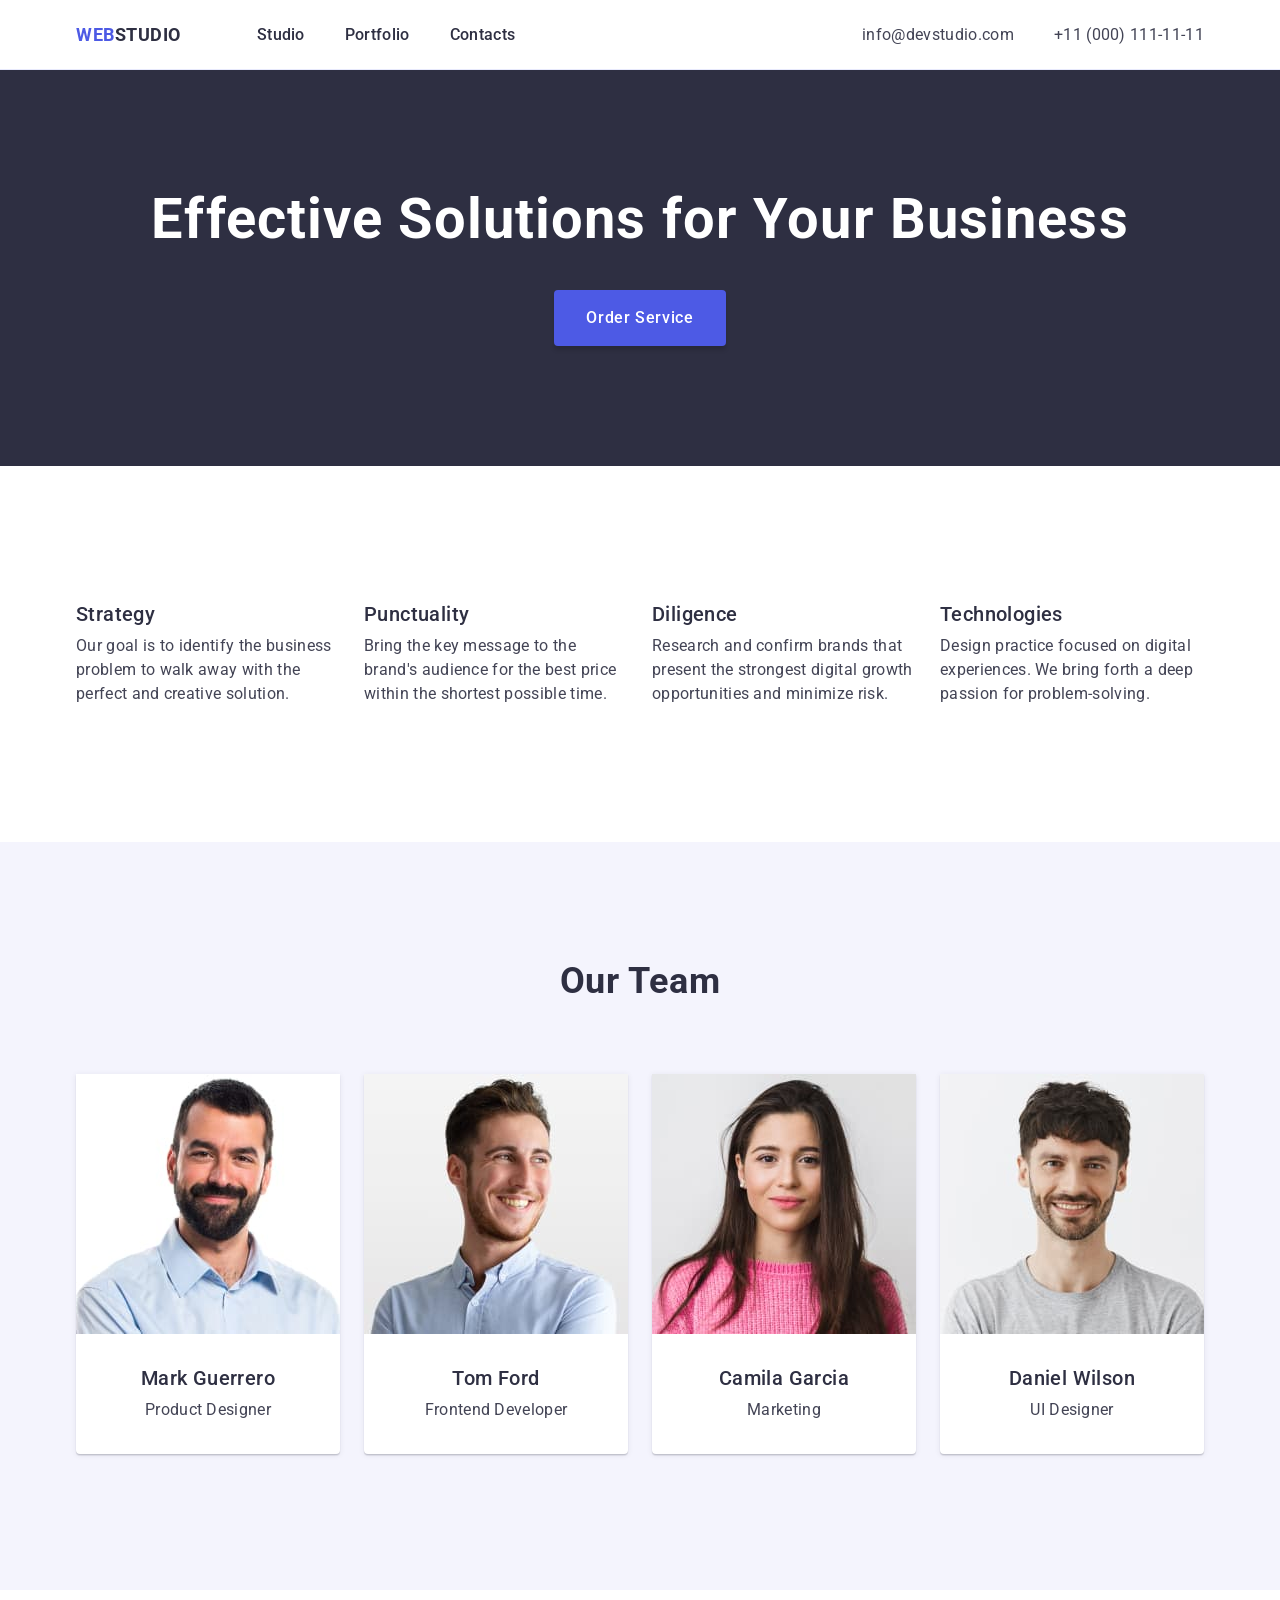
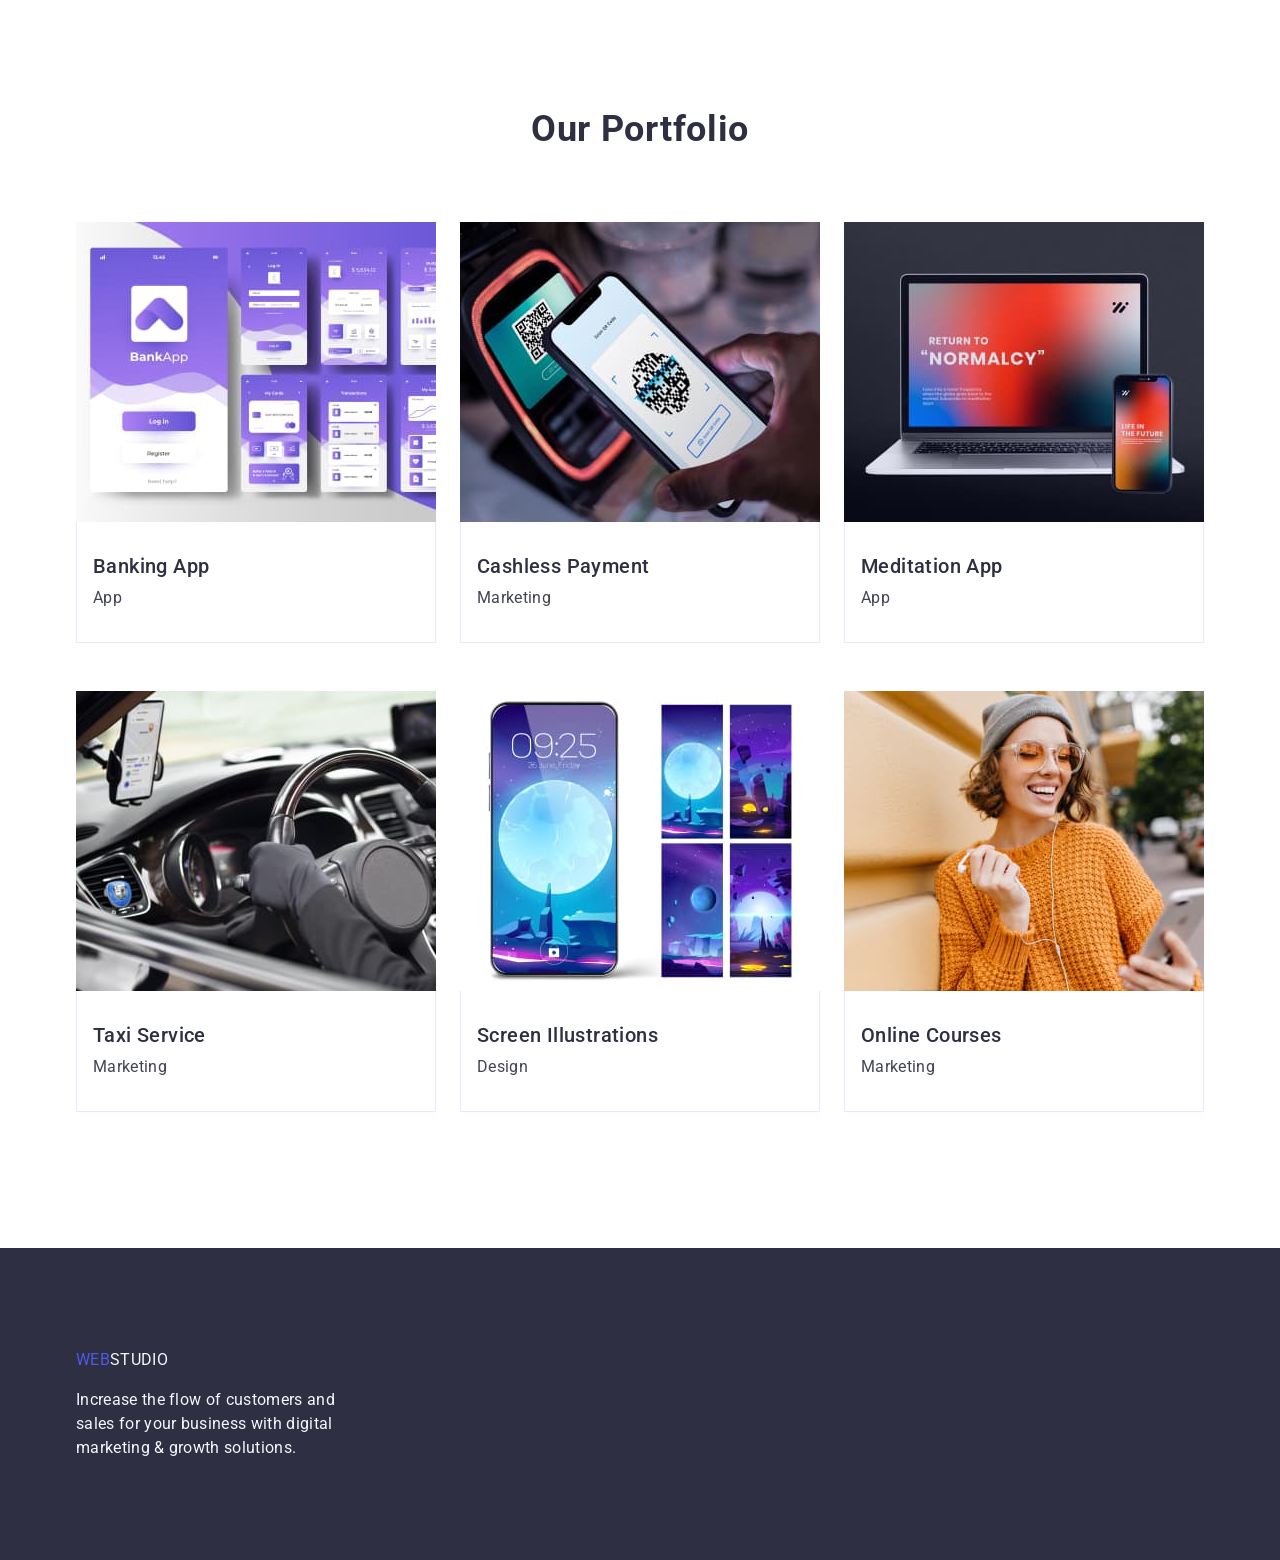
==== index.html @ 4cb8ed60 "br deleted" ====
<!DOCTYPE html>
<html lang="en">
  <head>
    <meta charset="UTF-8" />
    <meta name="viewport" content="width=device-width, initial-scale=1.0" />
    <title>WebStudio</title>

    <link rel="preconnect" href="https://fonts.googleapis.com" />
    <link rel="preconnect" href="https://fonts.gstatic.com" crossorigin />
    <link
      href="https://fonts.googleapis.com/css2?family=Raleway:ital,wght@0,700;1,700&family=Roboto:wght@400;500;700&display=swap"
      rel="stylesheet"
    />
    <link
      rel="stylesheet"
      href="https://cdnjs.cloudflare.com/ajax/libs/modern-normalize/2.0.0/modern-normalize.min.css"
    />
    <link rel="stylesheet" href="./css/styles.css" />
  </head>
  <body>
    <header class="page-header">
      <!-- NAVIGATION -->
      <div class="container nav-positioning">
        <nav class="nav">
          <a href="/" class="nav-logo"
            ><span class="logo-web">WEB</span
            ><span class="logo-studio">STUDIO</span></a
          >
          <ul class="nav-list">
            <li class="nav-item"><a class="nav-link" href="">Studio</a></li>
            <li class="nav-item"><a class="nav-link" href="">Portfolio</a></li>
            <li class="nav-item"><a class="nav-link" href="">Contacts</a></li>
          </ul>
        </nav>
        <ul class="auth-list">
          <li class="auth-item">
            <a class="auth-link" href="mailto:info@devstudio.com"
              >info@devstudio.com</a
            >
          </li>
          <li class="auth-item">
            <a class="auth-link" href="tel:+110001111111"
              >+11 (000) 111-11-11</a
            >
          </li>
        </ul>
      </div>
    </header>

    <main>
      <!-- HERO -->

      <section class="section hero">
        <h1 class="title hero">Effective Solutions for Your Business</h1>
        <button class="hero-button button" type="button">Order Service</button>
      </section>

      <!-- Features -->

      <section class="section features">
        <div class="container">
          <h2 class="features title visually-hidden">Features</h2>
          <ul class="features-list">
            <li class="features-item">
              <h3 class="features aftertitle">Strategy</h3>
              <p class="features-text">
                Our goal is to identify the business problem to walk away with
                the perfect and creative solution.
              </p>
            </li>
            <li class="features-item">
              <h3 class="features aftertitle">Punctuality</h3>
              <p class="features-text">
                Bring the key message to the brand's audience for the best price
                within the shortest possible time.
              </p>
            </li>
            <li class="features-item">
              <h3 class="features aftertitle">Diligence</h3>
              <p class="features-text">
                Research and confirm brands that present the strongest digital
                growth opportunities and minimize risk.
              </p>
            </li>
            <li class="features-item">
              <h3 class="features aftertitle">Technologies</h3>
              <p class="features-text">
                Design practice focused on digital experiences. We bring forth a
                deep passion for problem-solving.
              </p>
            </li>
          </ul>
        </div>
      </section>

      <!-- OUR TEAM -->

      <section class="section team">
        <div class="container">
          <h2 class="team title">Our Team</h2>
          <ul class="team-list">
            <li class="team-item">
              <div class="team-item-img">
                <img src="./images/team1.jpg" width="264" alt="Mark Guerrero" />
              </div>
              <div class="team-item-text">
                <h3 class="team aftertitle">Mark Guerrero</h3>
                <p class="team-text">Product Designer</p>
              </div>
            </li>
            <li class="team-item">
              <div class="team-item-img">
                <img src="./images/team2.jpg" width="264" alt="Tom Ford" />
              </div>
              <div class="team-item-text">
                <h3 class="team aftertitle">Tom Ford</h3>
                <p class="team-text">Frontend Developer</p>
              </div>
            </li>
            <li class="team-item">
              <div class="team-item-img">
                <img src="./images/team3.jpg" width="264" alt="Camila Garcia" />
              </div>
              <div class="team-item-text">
                <h3 class="team aftertitle">Camila Garcia</h3>
                <p class="team-text">Marketing</p>
              </div>
            </li>
            <li class="team-item">
              <div class="team-item-img">
                <img src="./images/team4.jpg" width="264" alt="Daniel Wilson" />
              </div>
              <div class="team-item-text">
                <h3 class="team aftertitle">Daniel Wilson</h3>
                <p class="team-text">UI Designer</p>
              </div>
            </li>
          </ul>
        </div>
      </section>

      <!-- PORTFOLIO -->

      <section class="section portfolio">
        <div class="container">
          <h2 class="portfolio title">Our Portfolio</h2>
          <ul class="portfolio-list">
            <li class="portfolio-item">
              <a href="">
                <div class="portfolio-item-img">
                  <img
                    src="./images/portfolio-1.jpg"
                    width="360"
                    alt="Bank App"
                  />
                </div>
                <div class="portfolio-item-text">
                  <h3 class="portfolio aftertitle">Banking App</h3>
                  <p class="portfolio-text">App</p>
                </div>
              </a>
            </li>
            <li class="portfolio-item">
              <a href="">
                <div class="portfolio-item-img">
                  <img
                    src="./images/portfolio-2.jpg"
                    width="360"
                    alt="Cashless Payment"
                  />
                </div>
                <div class="portfolio-item-text">
                  <h3 class="portfolio aftertitle">Cashless Payment</h3>
                  <p class="portfolio-text">Marketing</p>
                </div>
              </a>
            </li>
            <li class="portfolio-item">
              <a href="">
                <div class="portfolio-item-img">
                  <img
                    src="./images/portfolio-3.jpg"
                    width="360"
                    alt="Meditation App"
                  />
                </div>
                <div class="portfolio-item-text">
                  <h3 class="portfolio aftertitle">Meditation App</h3>
                  <p class="portfolio-text">App</p>
                </div>
              </a>
            </li>
            <li class="portfolio-item">
              <a href="">
                <div class="portfolio-item-img">
                  <img
                    src="./images/portfolio-4.jpg"
                    width="360"
                    alt="Taxi service"
                  />
                </div>
                <div class="portfolio-item-text">
                  <h3 class="portfolio aftertitle">Taxi Service</h3>
                  <p class="portfolio-text">Marketing</p>
                </div>
              </a>
            </li>
            <li class="portfolio-item">
              <a href="">
                <div class="portfolio-item-img">
                  <img
                    src="./images/portfolio-5.jpg"
                    width="360"
                    alt="Screen Illustrations"
                  />
                </div>
                <div class="portfolio-item-text">
                  <h3 class="portfolio aftertitle">Screen Illustrations</h3>
                  <p class="portfolio-text">Design</p>
                </div>
              </a>
            </li>
            <li class="portfolio-item">
              <a href="">
                <div class="portfolio-item-img">
                  <img
                    src="./images/portfolio-6.jpg"
                    width="360"
                    alt="Online Courses"
                  />
                </div>
                <div class="portfolio-item-text">
                  <h3 class="portfolio aftertitle">Online Courses</h3>
                  <p class="portfolio-text">Marketing</p>
                </div>
              </a>
            </li>
          </ul>
        </div>
      </section>
    </main>

    <!-- FOOTER -->

    <footer class="footer">
      <div class="container">
        <a href="/" class="logo-footer"
          ><span class="logo-web logo">WEB</span
          ><span class="logo-studio-footer logo">STUDIO</span></a
        >
        <p class="footer-text">
          Increase the flow of customers and sales for your business with digital
          marketing & growth solutions.
        </p>
      </div>
    </footer>
  </body>
</html>
---- css/styles.css ----
:root {
  --logo-iris: #4d5ae5;
  --button-iris: #4d5ae5;
  --header-hover-color: #404bbf;
  --logo-studio-header: #2e2f42;
  --nav-link-color: #2e2f42;
  --hero-bgc: #2e2f42;
  --footer-bgc: #2e2f42;
  --aftertitle-color: #2e2f42;
  --title-color: #2e2f42;
  --green: #31d0aa;
  --txt-general-color: #434455;
  --auth-link-color: #434455;
  --light-slate: #8e8f99;
  --header-underline: #e7e9fc;
  --logo-studio-footer: #f4f4fd;
  --team-bgc: #f4f4fd;
  --navy-blue-modal: rgba(46, 47, 66, 0.4);
  --grey: rgba(46, 47, 66, 0.7);
  --white-bgc: #ffffff;
  --hero-txt-color: #ffffff;
  --btn-hero-noeffect-text: #ffffff;
  --team-card-bgc: #ffffff;
  --dairy: #fcfcfc;
}

/* general styles */

body {
  background-color: var(--white-bgc);

  font-family: "Roboto", sans-serif;
  font-size: 16px;
  line-height: 1.5;
  letter-spacing: 0.02em;
  font-weight: 400;

  color: var(--txt-general-color);
}

h1,
h2,
h3,
h4,
h5,
h6,
p{
  margin-top: 0;
  margin-bottom: 0;
}

ul {
  list-style-type: none;
  padding: 0;
}

a {
  text-decoration: none;
}

.button {
  cursor: pointer;
}

.aftertitle {
  font-weight: 500;
  font-size: 20px;
  line-height: 1.2;
  letter-spacing: 0.02em;
  color: var(--aftertitle-color);

  margin-bottom: 8px;
}

.title {
  font-weight: 700;
  font-size: 36px;
  line-height: 1.11;
  letter-spacing: 0.02em;
  text-align: center;
  color: var(--title-color);

  margin-bottom: 72px;
}

.visually-hidden {
  position: absolute;
  width: 1px;
  height: 1px;
  margin: -1px;
  border: 0;
  padding: 0;
  white-space: nowrap;
  clip-path: inset(100%);
  clip: rect(0 0 0 0);
  overflow: hidden;
}

.section {
  padding: 120px 0 120px 0;
}

img {
  display: block;
  width: 100%;
}

.container {
  width: 1158px;
  padding: 0 15px;
  margin: 0 auto;
}

.button {
  display: inline-block;

  border-style: none;
  border-color: none;
}

/* logo styles header */

.nav-logo {
  font-weight: 700;
  font-size: 18px;
  line-height: 1.17;
  letter-spacing: 0.03em;
  text-transform: uppercase;

  padding-top: 24px;
  padding-bottom: 24px;

  margin-right: 76px;
}

.logo-web {
  color: var(--logo-iris);
}

.logo-studio {
  color: var(--logo-studio-header);
}

/* navigation styles */

.page-header{
  border-bottom: 1px solid var(--header-underline);
}

.nav-link {
  font-weight: 500;
  color: var(--nav-link-color);

  padding-top: 24px;
  padding-bottom: 24px;
}

.auth-link{
  padding-top: 24px;
  padding-bottom: 24px;
}

.nav-link:hover,
.nav-link:focus,
.auth-link:hover,
.auth-link:focus{
  color: var(--header-hover-color);
}

/* authorisation styles */

.auth-link {
  color: var(--auth-link-color);
}

/* header positioning */

.nav-positioning, .nav {
  display: flex;
  flex-wrap: wrap;
  align-items: center;
}

.nav-list{
  display: flex;
}

.nav-item + .nav-item{
margin-left: 40px;
}

.auth-list {
  display: flex;
  margin-left: auto;
}

.auth-item + .auth-item{
  margin-left: 40px;
}

/* section hero */

.section.hero {
  text-align: center;
  background-color: var(--hero-bgc);
}

.title.hero {
  font-weight: 700;
  font-size: 56px;
  line-height: 1.07;
  letter-spacing: 0.02em;
  text-align: center;
  color: var(--hero-txt-color);

  margin-bottom: 40px;
  min-width: 496px;
}

/* hero button */

.hero-button {
  border-radius: 4px;
  padding: 16px 32px;

  font-weight: 500;
  font-size: 16px;
  line-height: 1.5;
  letter-spacing: 0.04em;
  color: var(--btn-hero-noeffect-text);

  box-shadow: 0 4px 4px 0 rgba(0, 0, 0, 0.15);
  background-color: var(--button-iris);


  text-align: center;
  min-width: 169px;
}

/* section features */

.features-list {
  display: flex;
  column-gap: 24px;
}

.features-item {
  width: 264px;
}

.features.aftertitle {
  margin-bottom: 8px;
}

/* section our team */

.section.team {
  background-color: var(--team-bgc);
}

.team-list {
  display: flex;
  row-gap: 0;
  column-gap: 24px;
}

.team-item {
  background-color: var(--team-card-bgc);
  border-radius: 0 0 4px 4px;
  width: 264px;

  box-shadow: 0 2px 1px 0 rgba(46, 47, 66, 0.08),
    0 1px 1px 0 rgba(46, 47, 66, 0.16), 0 1px 6px 0 rgba(46, 47, 66, 0.08);
}

.team-item-text {
  padding: 32px;
  text-align: center;
}

/* section portfolio */

.portfolio-list {
  display: flex;
  flex-wrap: wrap;

  row-gap: 48px;
  column-gap: 24px;
}

.portfolio-item {
  width: 360px;
}

.portfolio-text{
  color: var(--txt-general-color);
}

.portfolio-item-text {
  border-bottom: 1px solid #e7e9fc;
  border-left: 1px solid #e7e9fc;
  border-right: 1px solid #e7e9fc;
  padding: 32px 16px;
}

/* footer */

.footer {
  background-color: var(--footer-bgc);
  padding-top: 100px;
  padding-bottom: 100px;
}

.logo-footer{
  display: block;
  margin-bottom: 16px;
}

.logo-studio-footer {
  color: var(--logo-studio-footer);
}

.footer-text {
  width: 264px;
  color: var(--logo-studio-footer);
}
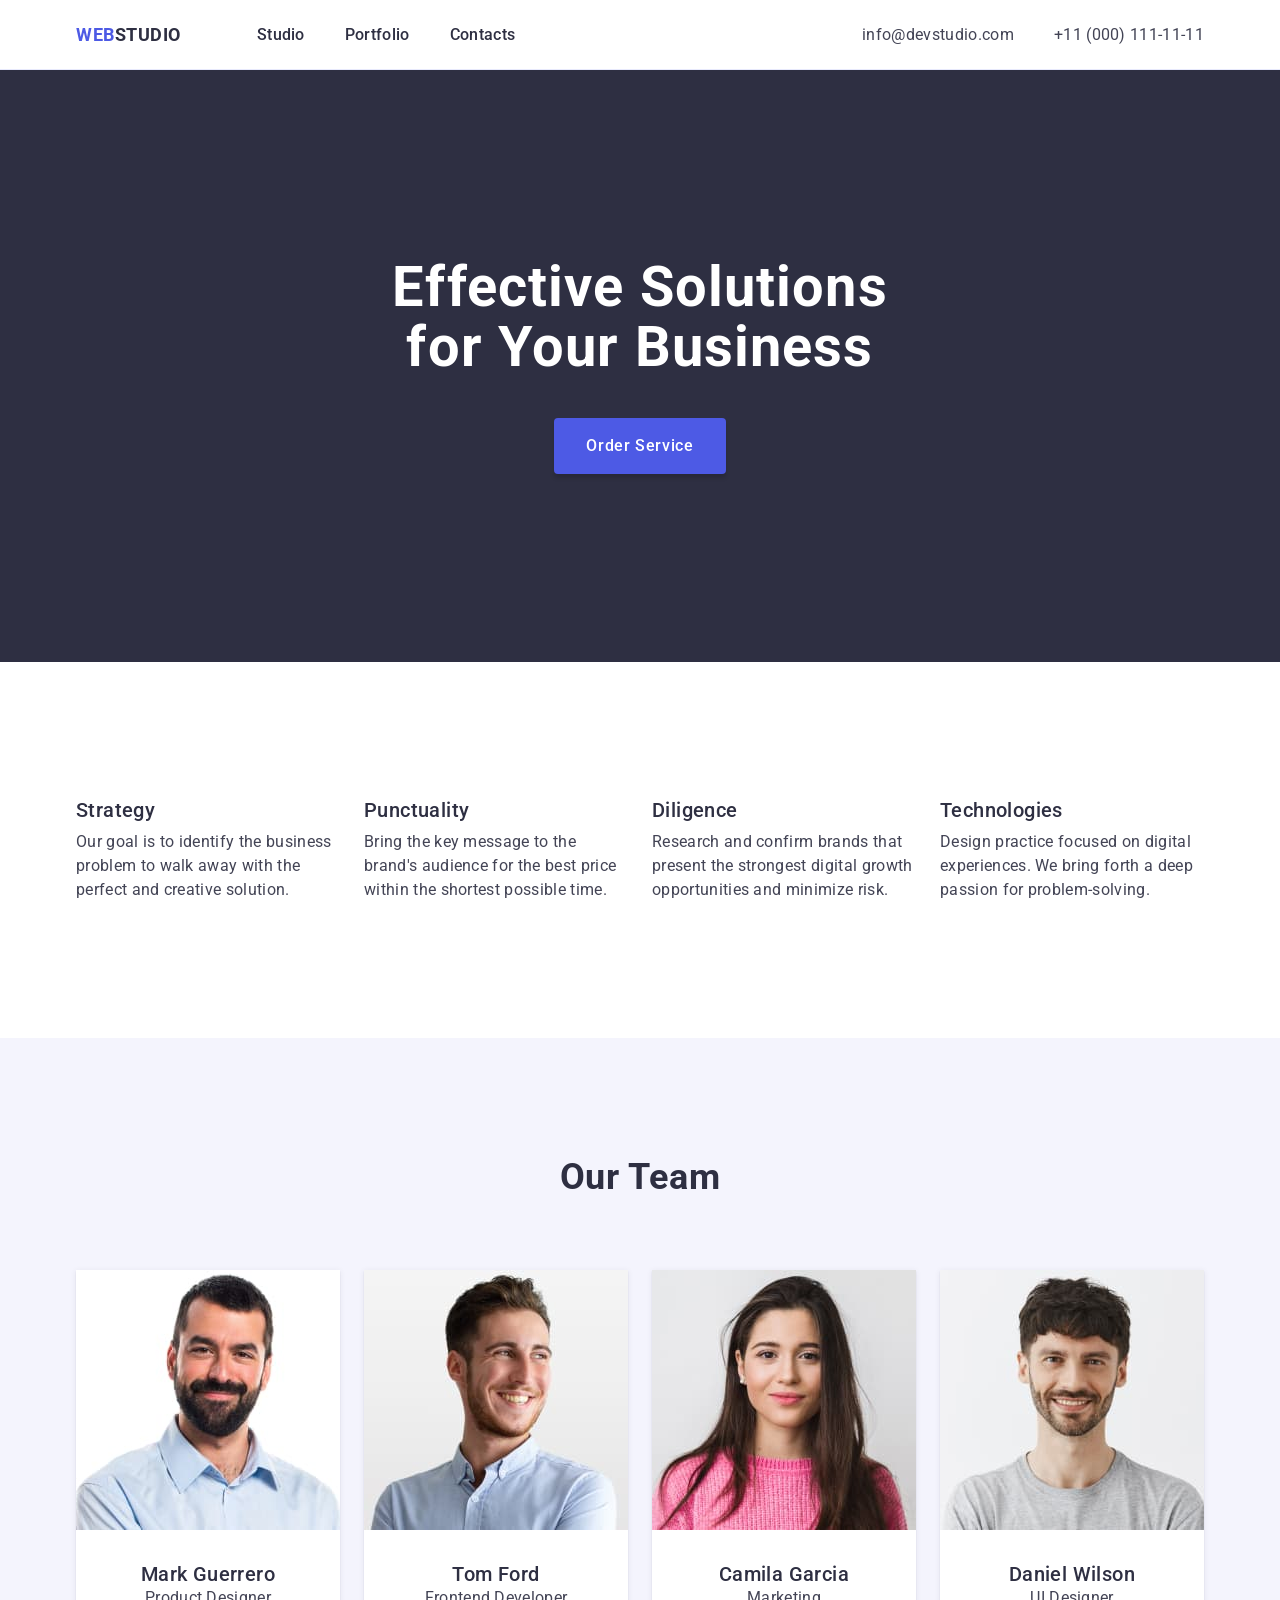
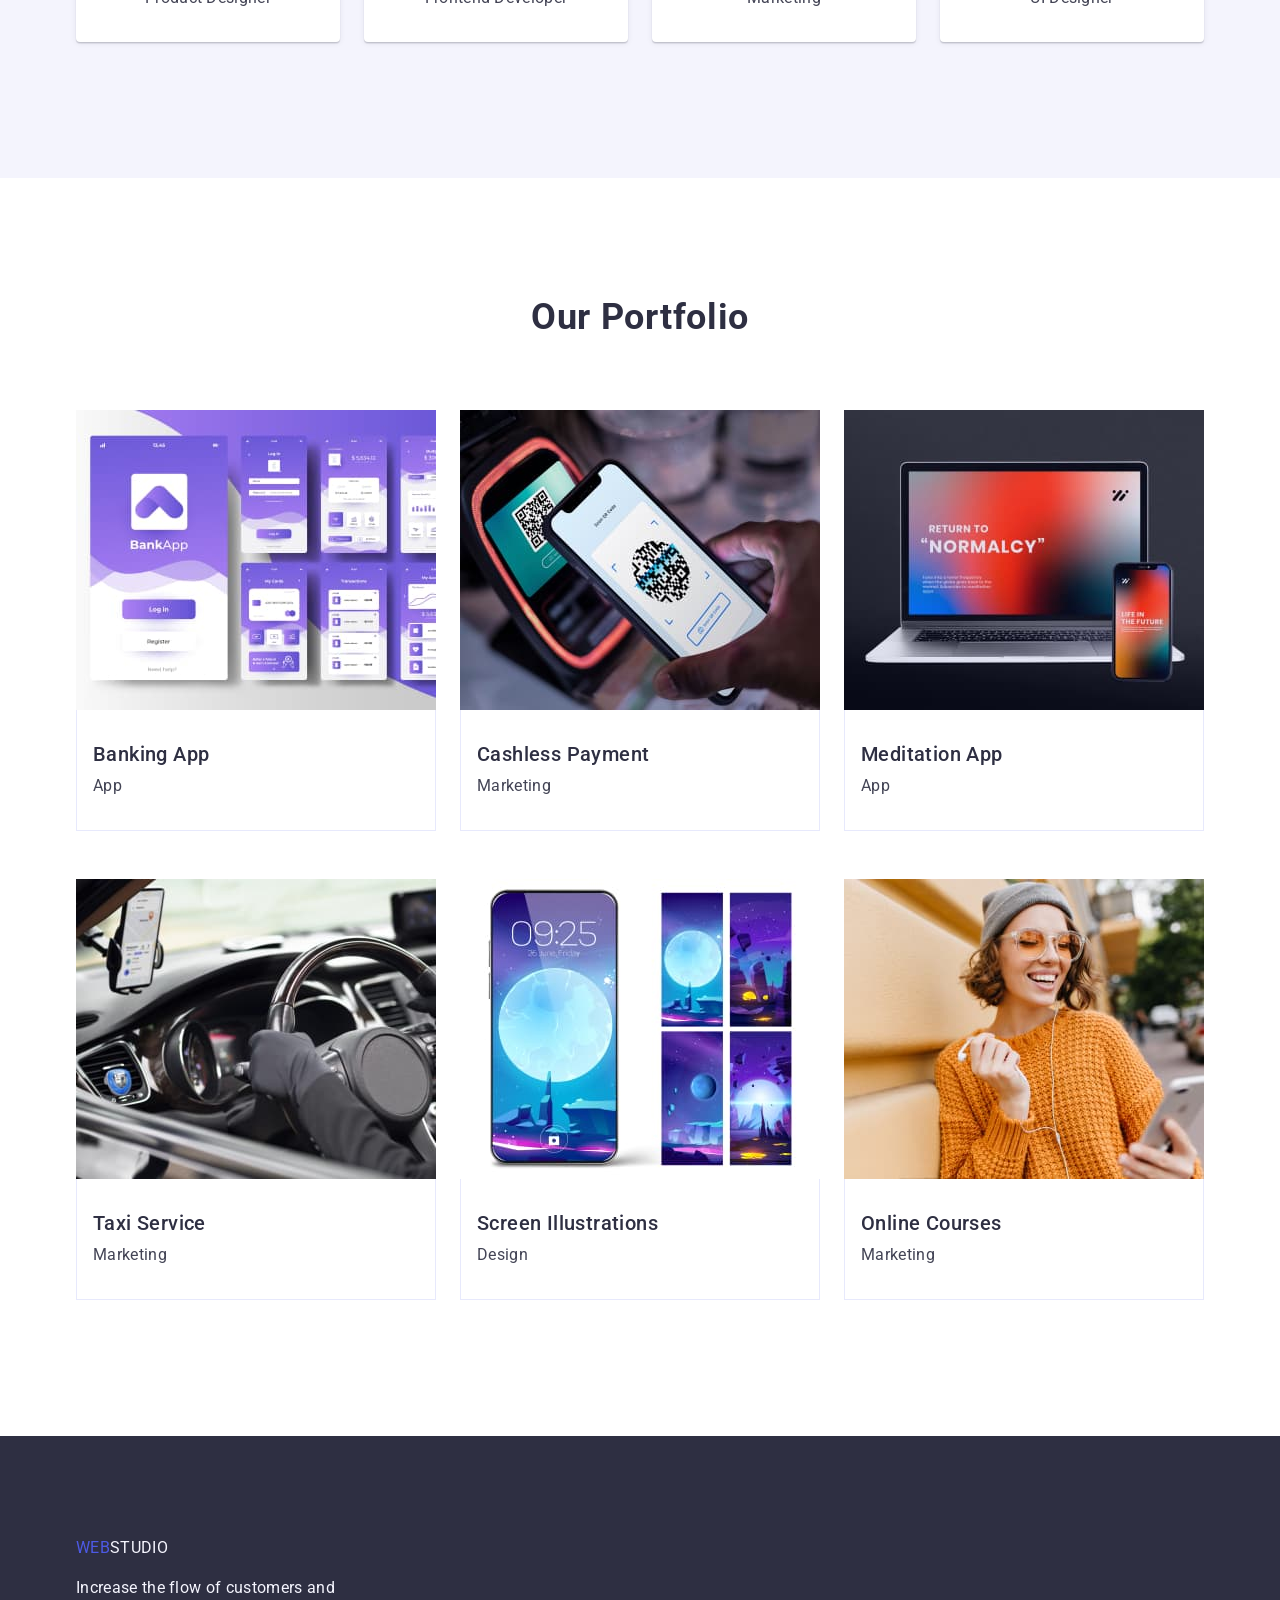
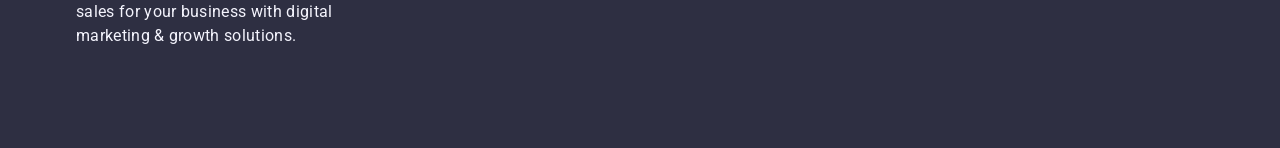
==== commit dc6c1521: "edit" ====
--- a/index.html
+++ b/index.html
@@ -32,18 +32,20 @@
             <li class="nav-item"><a class="nav-link" href="">Contacts</a></li>
           </ul>
         </nav>
-        <ul class="auth-list">
-          <li class="auth-item">
-            <a class="auth-link" href="mailto:info@devstudio.com"
-              >info@devstudio.com</a
-            >
-          </li>
-          <li class="auth-item">
-            <a class="auth-link" href="tel:+110001111111"
-              >+11 (000) 111-11-11</a
-            >
-          </li>
-        </ul>
+        
+          <ul class="auth-list">
+            <li class="auth-item">
+              <a class="auth-link" href="mailto:info@devstudio.com"
+                >info@devstudio.com</a
+              >
+            </li>
+            <li class="auth-item">
+              <a class="auth-link" href="tel:+110001111111"
+                >+11 (000) 111-11-11</a
+              >
+            </li>
+          </ul>
+        
       </div>
     </header>
 
@@ -51,8 +53,10 @@
       <!-- HERO -->
 
       <section class="section hero">
-        <h1 class="title hero">Effective Solutions for Your Business</h1>
-        <button class="hero-button button" type="button">Order Service</button>
+        <div class="container">
+          <h1 class="title hero">Effective Solutions for Your Business</h1>
+          <button class="hero-button button" type="button">Order Service</button>
+        </div>
       </section>
 
       <!-- Features -->
--- a/css/styles.css
+++ b/css/styles.css
@@ -68,8 +68,6 @@
   line-height: 1.2;
   letter-spacing: 0.02em;
   color: var(--aftertitle-color);
-
-  margin-bottom: 8px;
 }
 
 .title {
@@ -111,13 +109,6 @@
   margin: 0 auto;
 }
 
-.button {
-  display: inline-block;
-
-  border-style: none;
-  border-color: none;
-}
-
 /* logo styles header */
 
 .nav-logo {
@@ -185,8 +176,12 @@
   display: flex;
 }
 
-.nav-item + .nav-item{
-margin-left: 40px;
+.nav-item{
+margin-right: 40px;
+}
+
+.nav-item:last-child{
+  margin-right: 0;
 }
 
 .auth-list {
@@ -194,15 +189,22 @@
   margin-left: auto;
 }
 
-.auth-item + .auth-item{
-  margin-left: 40px;
-}
+.auth-item {
+margin-right: 40px;
+}
+
+.auth-item:last-child{
+  margin-right: 0;
+}
+
 
 /* section hero */
 
 .section.hero {
-  text-align: center;
+  
   background-color: var(--hero-bgc);
+padding: 188px 0;
+
 }
 
 .title.hero {
@@ -210,11 +212,15 @@
   font-size: 56px;
   line-height: 1.07;
   letter-spacing: 0.02em;
+  color: var(--hero-txt-color);
   text-align: center;
-  color: var(--hero-txt-color);
 
   margin-bottom: 40px;
-  min-width: 496px;
+  max-width: 496px;
+
+  display: block;
+  margin-right: auto;
+  margin-left: auto;
 }
 
 /* hero button */
@@ -232,16 +238,21 @@
   box-shadow: 0 4px 4px 0 rgba(0, 0, 0, 0.15);
   background-color: var(--button-iris);
 
-
-  text-align: center;
+  display: block;
+  height: 56px;
   min-width: 169px;
+  border-style: none;
+  border-color: none;
+  cursor: pointer;
+  
+  margin: 0 auto;
 }
 
 /* section features */
 
 .features-list {
   display: flex;
-  column-gap: 24px;
+  gap: 24px;
 }
 
 .features-item {
@@ -261,7 +272,7 @@
 .team-list {
   display: flex;
   row-gap: 0;
-  column-gap: 24px;
+  gap: 24px;
 }
 
 .team-item {
@@ -289,17 +300,20 @@
 }
 
 .portfolio-item {
-  width: 360px;
+  width: calc((100% - 48px) / 3);
 }
 
 .portfolio-text{
   color: var(--txt-general-color);
 }
 
+.portfolio.aftertitle{
+  margin-bottom: 8px;
+}
+
 .portfolio-item-text {
-  border-bottom: 1px solid #e7e9fc;
-  border-left: 1px solid #e7e9fc;
-  border-right: 1px solid #e7e9fc;
+  border: 1px solid #e7e9fc;
+  border-top: none;
   padding: 32px 16px;
 }
 
@@ -312,7 +326,7 @@
 }
 
 .logo-footer{
-  display: block;
+  display: inline-block;
   margin-bottom: 16px;
 }
 
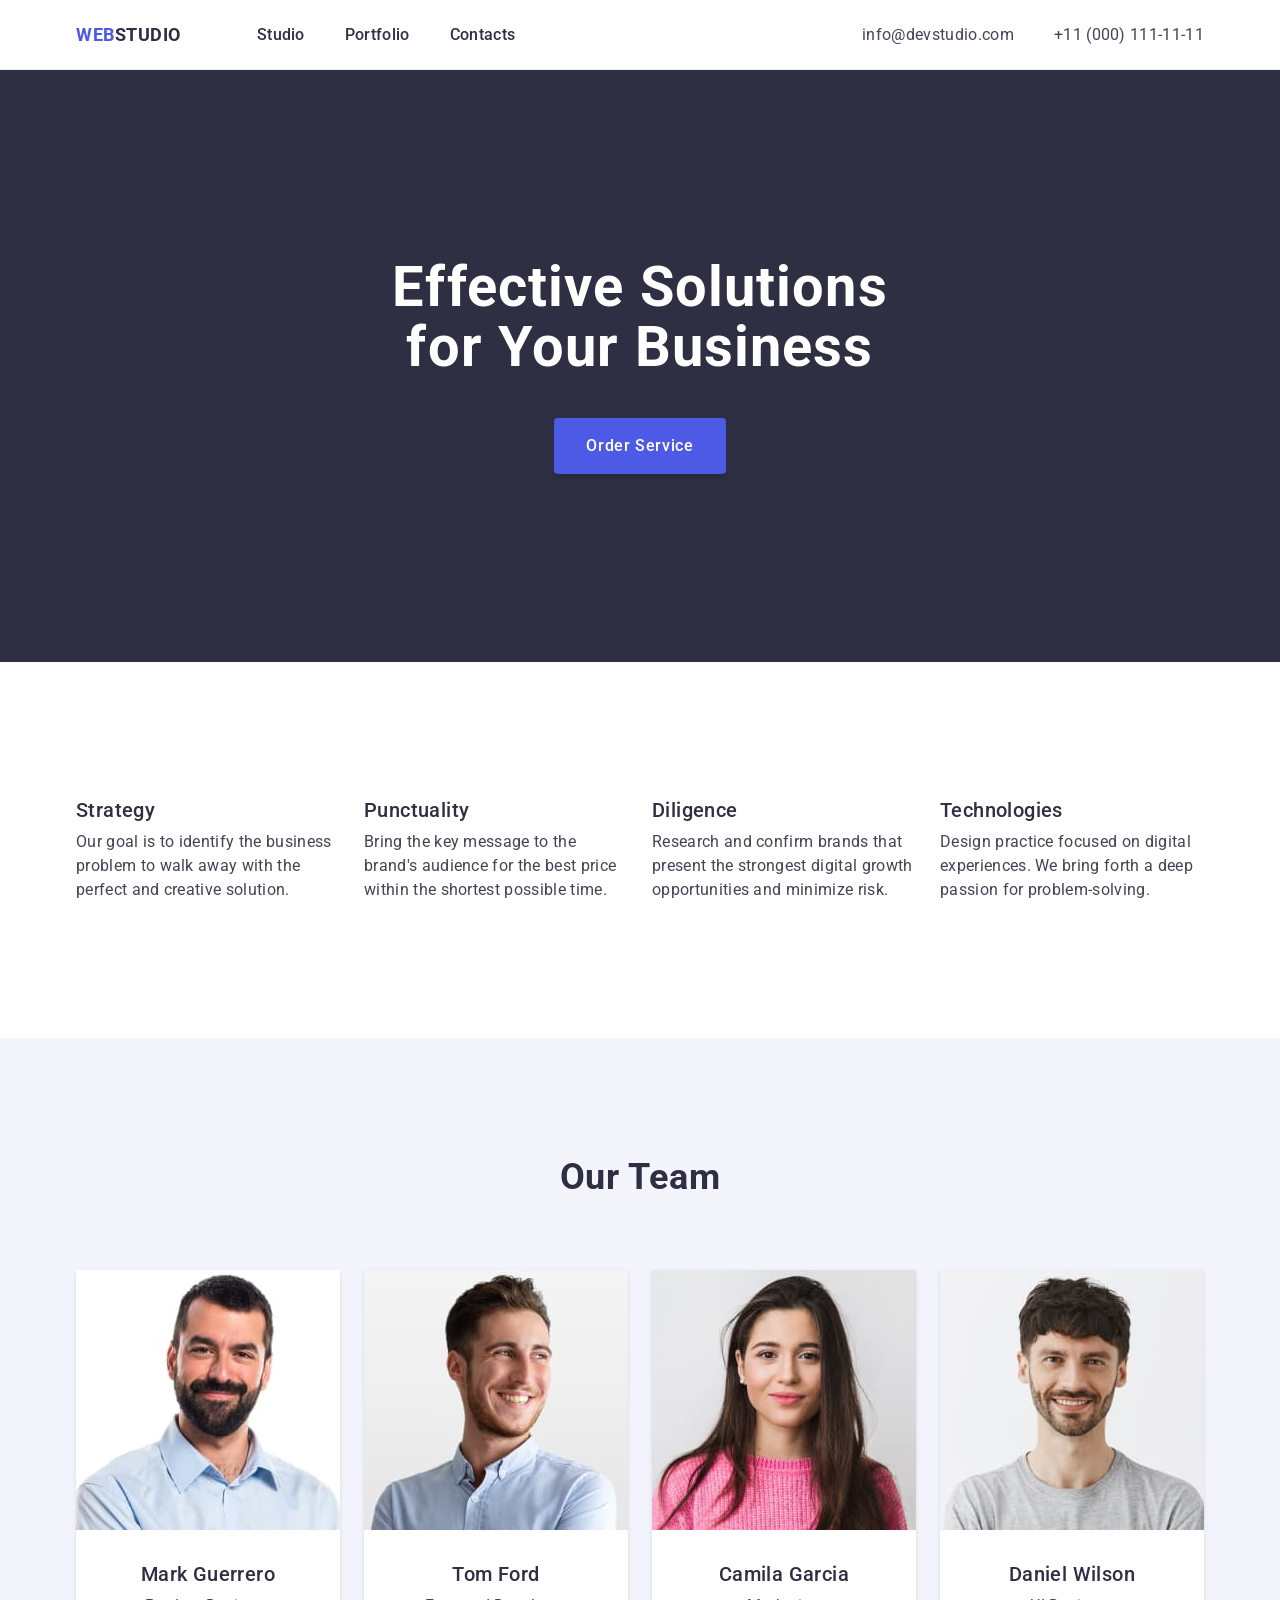
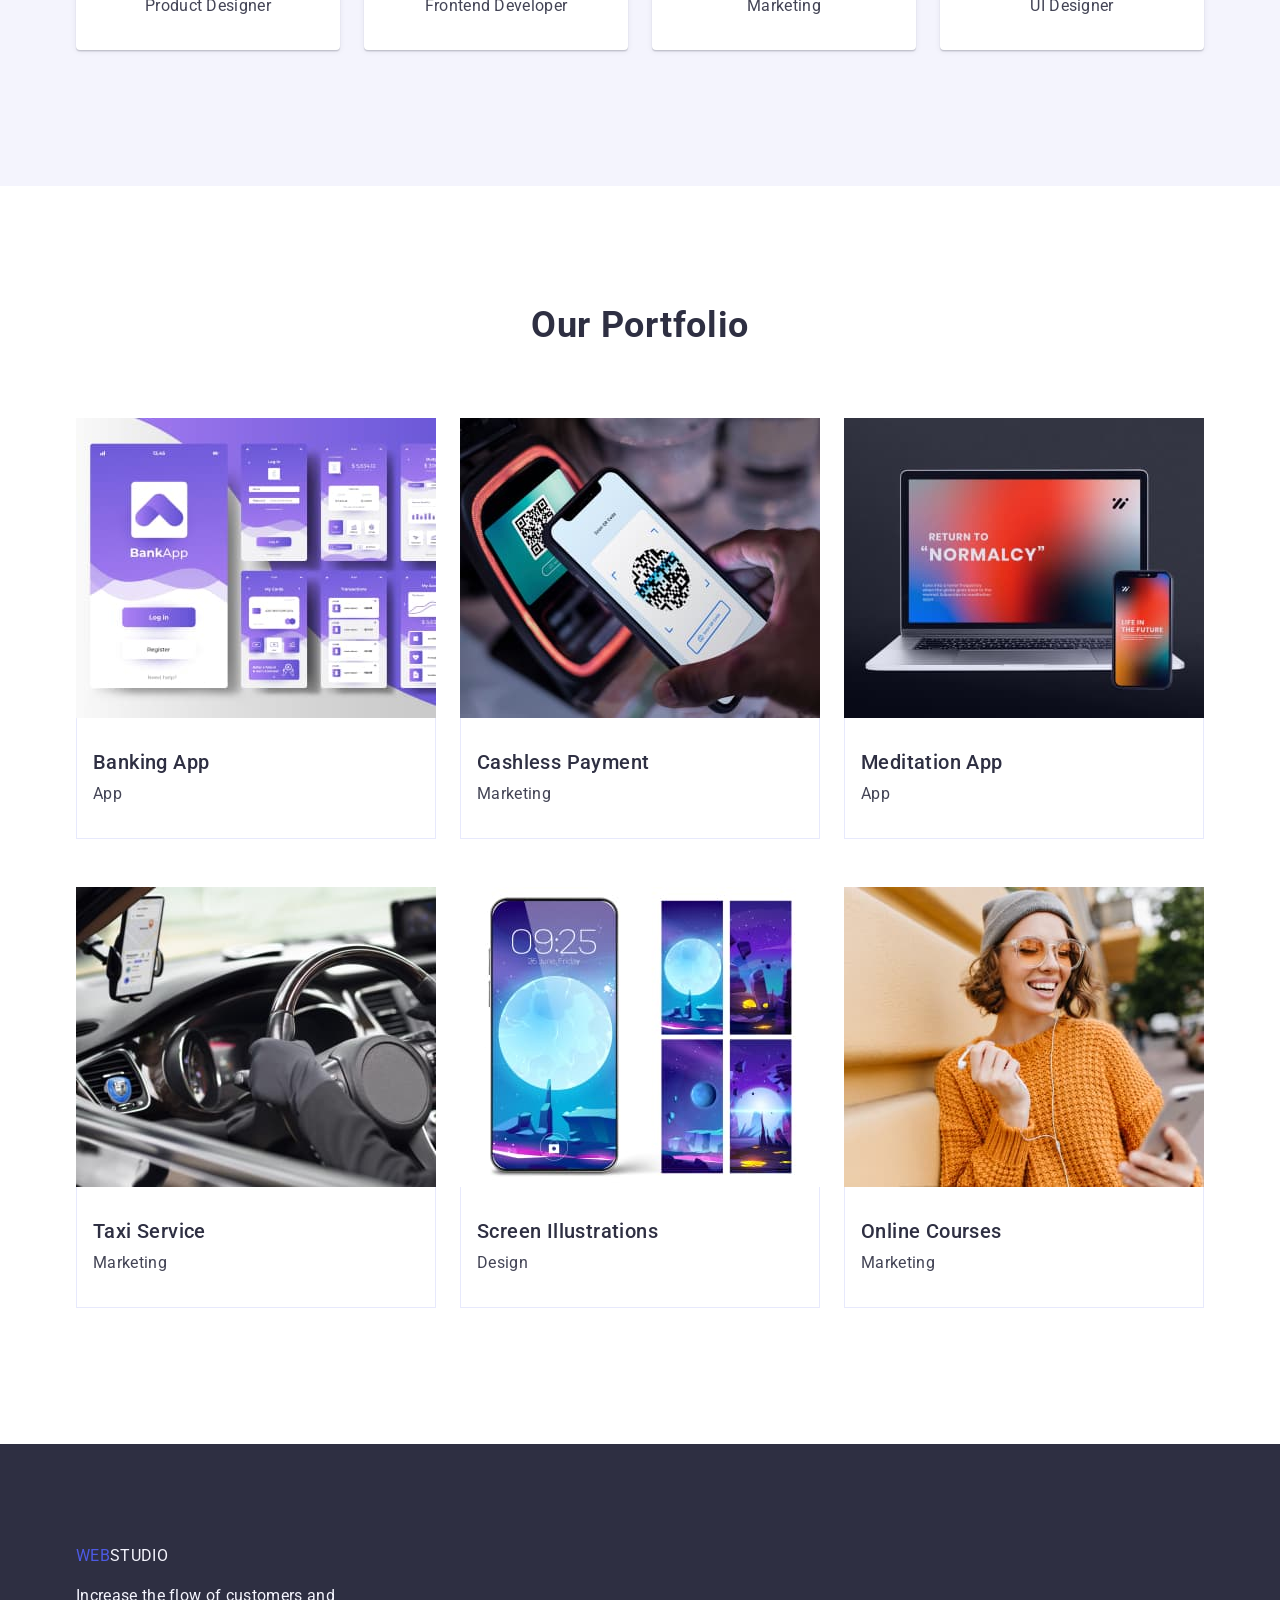
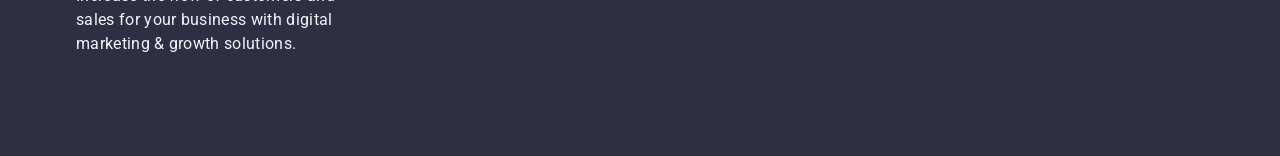
==== commit 041fc0ff: "header edit" ====
--- a/index.html
+++ b/index.html
@@ -32,7 +32,8 @@
             <li class="nav-item"><a class="nav-link" href="">Contacts</a></li>
           </ul>
         </nav>
-        
+
+        <address class="header-address">
           <ul class="auth-list">
             <li class="auth-item">
               <a class="auth-link" href="mailto:info@devstudio.com"
@@ -45,7 +46,7 @@
               >
             </li>
           </ul>
-        
+        </address>
       </div>
     </header>
 
@@ -55,7 +56,9 @@
       <section class="section hero">
         <div class="container">
           <h1 class="title hero">Effective Solutions for Your Business</h1>
-          <button class="hero-button button" type="button">Order Service</button>
+          <button class="hero-button button" type="button">
+            Order Service
+          </button>
         </div>
       </section>
 
@@ -104,36 +107,32 @@
           <h2 class="team title">Our Team</h2>
           <ul class="team-list">
             <li class="team-item">
-              <div class="team-item-img">
-                <img src="./images/team1.jpg" width="264" alt="Mark Guerrero" />
-              </div>
+              <img src="./images/team1.jpg" width="264" alt="Mark Guerrero" />
+
               <div class="team-item-text">
                 <h3 class="team aftertitle">Mark Guerrero</h3>
                 <p class="team-text">Product Designer</p>
               </div>
             </li>
             <li class="team-item">
-              <div class="team-item-img">
-                <img src="./images/team2.jpg" width="264" alt="Tom Ford" />
-              </div>
+              <img src="./images/team2.jpg" width="264" alt="Tom Ford" />
+
               <div class="team-item-text">
                 <h3 class="team aftertitle">Tom Ford</h3>
                 <p class="team-text">Frontend Developer</p>
               </div>
             </li>
             <li class="team-item">
-              <div class="team-item-img">
-                <img src="./images/team3.jpg" width="264" alt="Camila Garcia" />
-              </div>
+              <img src="./images/team3.jpg" width="264" alt="Camila Garcia" />
+
               <div class="team-item-text">
                 <h3 class="team aftertitle">Camila Garcia</h3>
                 <p class="team-text">Marketing</p>
               </div>
             </li>
             <li class="team-item">
-              <div class="team-item-img">
-                <img src="./images/team4.jpg" width="264" alt="Daniel Wilson" />
-              </div>
+              <img src="./images/team4.jpg" width="264" alt="Daniel Wilson" />
+
               <div class="team-item-text">
                 <h3 class="team aftertitle">Daniel Wilson</h3>
                 <p class="team-text">UI Designer</p>
@@ -150,94 +149,71 @@
           <h2 class="portfolio title">Our Portfolio</h2>
           <ul class="portfolio-list">
             <li class="portfolio-item">
-              <a href="">
-                <div class="portfolio-item-img">
-                  <img
-                    src="./images/portfolio-1.jpg"
-                    width="360"
-                    alt="Bank App"
-                  />
-                </div>
-                <div class="portfolio-item-text">
-                  <h3 class="portfolio aftertitle">Banking App</h3>
-                  <p class="portfolio-text">App</p>
-                </div>
-              </a>
-            </li>
-            <li class="portfolio-item">
-              <a href="">
-                <div class="portfolio-item-img">
-                  <img
-                    src="./images/portfolio-2.jpg"
-                    width="360"
-                    alt="Cashless Payment"
-                  />
-                </div>
-                <div class="portfolio-item-text">
-                  <h3 class="portfolio aftertitle">Cashless Payment</h3>
-                  <p class="portfolio-text">Marketing</p>
-                </div>
-              </a>
-            </li>
-            <li class="portfolio-item">
-              <a href="">
-                <div class="portfolio-item-img">
-                  <img
-                    src="./images/portfolio-3.jpg"
-                    width="360"
-                    alt="Meditation App"
-                  />
-                </div>
-                <div class="portfolio-item-text">
-                  <h3 class="portfolio aftertitle">Meditation App</h3>
-                  <p class="portfolio-text">App</p>
-                </div>
-              </a>
-            </li>
-            <li class="portfolio-item">
-              <a href="">
-                <div class="portfolio-item-img">
-                  <img
-                    src="./images/portfolio-4.jpg"
-                    width="360"
-                    alt="Taxi service"
-                  />
-                </div>
-                <div class="portfolio-item-text">
-                  <h3 class="portfolio aftertitle">Taxi Service</h3>
-                  <p class="portfolio-text">Marketing</p>
-                </div>
-              </a>
-            </li>
-            <li class="portfolio-item">
-              <a href="">
-                <div class="portfolio-item-img">
-                  <img
-                    src="./images/portfolio-5.jpg"
-                    width="360"
-                    alt="Screen Illustrations"
-                  />
-                </div>
-                <div class="portfolio-item-text">
-                  <h3 class="portfolio aftertitle">Screen Illustrations</h3>
-                  <p class="portfolio-text">Design</p>
-                </div>
-              </a>
-            </li>
-            <li class="portfolio-item">
-              <a href="">
-                <div class="portfolio-item-img">
-                  <img
-                    src="./images/portfolio-6.jpg"
-                    width="360"
-                    alt="Online Courses"
-                  />
-                </div>
-                <div class="portfolio-item-text">
-                  <h3 class="portfolio aftertitle">Online Courses</h3>
-                  <p class="portfolio-text">Marketing</p>
-                </div>
-              </a>
+              <img src="./images/portfolio-1.jpg" width="360" alt="Bank App" />
+              <div class="portfolio-item-text">
+                <h3 class="portfolio aftertitle">Banking App</h3>
+                <p class="portfolio-text">App</p>
+              </div>
+            </li>
+            <li class="portfolio-item">
+              <img
+                src="./images/portfolio-2.jpg"
+                width="360"
+                alt="Cashless Payment"
+              />
+
+              <div class="portfolio-item-text">
+                <h3 class="portfolio aftertitle">Cashless Payment</h3>
+                <p class="portfolio-text">Marketing</p>
+              </div>
+            </li>
+            <li class="portfolio-item">
+              <img
+                src="./images/portfolio-3.jpg"
+                width="360"
+                alt="Meditation App"
+              />
+
+              <div class="portfolio-item-text">
+                <h3 class="portfolio aftertitle">Meditation App</h3>
+                <p class="portfolio-text">App</p>
+              </div>
+            </li>
+            <li class="portfolio-item">
+              <img
+                src="./images/portfolio-4.jpg"
+                width="360"
+                alt="Taxi service"
+              />
+
+              <div class="portfolio-item-text">
+                <h3 class="portfolio aftertitle">Taxi Service</h3>
+                <p class="portfolio-text">Marketing</p>
+              </div>
+            </li>
+            <li class="portfolio-item">
+              <img
+                src="./images/portfolio-5.jpg"
+                width="360"
+                alt="Screen Illustrations"
+              />
+
+              <div class="portfolio-item-text">
+                <h3 class="portfolio aftertitle">Screen Illustrations</h3>
+                <p class="portfolio-text">Design</p>
+              </div>
+            </li>
+            <li class="portfolio-item">
+              <img
+                src="./images/portfolio-6.jpg"
+                width="360"
+                alt="Online Courses"
+              />
+
+              <div class="portfolio-item-text">
+                <h3 class="portfolio aftertitle">Online Courses</h3>
+                <p class="portfolio-text">Marketing</p>
+              </div>
             </li>
           </ul>
         </div>
@@ -253,8 +229,8 @@
           ><span class="logo-studio-footer logo">STUDIO</span></a
         >
         <p class="footer-text">
-          Increase the flow of customers and sales for your business with digital
-          marketing & growth solutions.
+          Increase the flow of customers and sales for your business with
+          digital marketing & growth solutions.
         </p>
       </div>
     </footer>
--- a/css/styles.css
+++ b/css/styles.css
@@ -44,7 +44,7 @@
 h4,
 h5,
 h6,
-p{
+p {
   margin-top: 0;
   margin-bottom: 0;
 }
@@ -56,6 +56,10 @@
 
 a {
   text-decoration: none;
+}
+
+address {
+  font-style: inherit;
 }
 
 .button {
@@ -134,7 +138,7 @@
 
 /* navigation styles */
 
-.page-header{
+.page-header {
   border-bottom: 1px solid var(--header-underline);
 }
 
@@ -146,65 +150,62 @@
   padding-bottom: 24px;
 }
 
-.auth-link{
+.auth-link {
   padding-top: 24px;
   padding-bottom: 24px;
+
+  color: var(--auth-link-color);
 }
 
 .nav-link:hover,
 .nav-link:focus,
 .auth-link:hover,
-.auth-link:focus{
+.auth-link:focus {
   color: var(--header-hover-color);
 }
 
-/* authorisation styles */
-
-.auth-link {
-  color: var(--auth-link-color);
-}
-
 /* header positioning */
 
-.nav-positioning, .nav {
+.nav-positioning,
+.nav {
   display: flex;
   flex-wrap: wrap;
   align-items: center;
 }
 
-.nav-list{
-  display: flex;
-}
-
-.nav-item{
-margin-right: 40px;
-}
-
-.nav-item:last-child{
+.nav-list {
+  display: flex;
+}
+
+.nav-item {
+  margin-right: 40px;
+}
+
+.nav-item:last-child {
   margin-right: 0;
 }
 
+.header-address {
+  margin-left: auto;
+}
+
 .auth-list {
   display: flex;
-  margin-left: auto;
 }
 
 .auth-item {
-margin-right: 40px;
-}
-
-.auth-item:last-child{
+  margin-right: 40px;
+}
+
+.auth-item:last-child {
   margin-right: 0;
 }
 
-
 /* section hero */
 
 .section.hero {
-  
   background-color: var(--hero-bgc);
-padding: 188px 0;
-
+  padding: 188px 0;
 }
 
 .title.hero {
@@ -244,7 +245,7 @@
   border-style: none;
   border-color: none;
   cursor: pointer;
-  
+
   margin: 0 auto;
 }
 
@@ -267,6 +268,10 @@
 
 .section.team {
   background-color: var(--team-bgc);
+}
+
+.team.aftertitle {
+  margin-bottom: 8px;
 }
 
 .team-list {
@@ -285,7 +290,7 @@
 }
 
 .team-item-text {
-  padding: 32px;
+  padding: 32px 0;
   text-align: center;
 }
 
@@ -303,11 +308,11 @@
   width: calc((100% - 48px) / 3);
 }
 
-.portfolio-text{
+.portfolio-text {
   color: var(--txt-general-color);
 }
 
-.portfolio.aftertitle{
+.portfolio.aftertitle {
   margin-bottom: 8px;
 }
 
@@ -325,7 +330,7 @@
   padding-bottom: 100px;
 }
 
-.logo-footer{
+.logo-footer {
   display: inline-block;
   margin-bottom: 16px;
 }
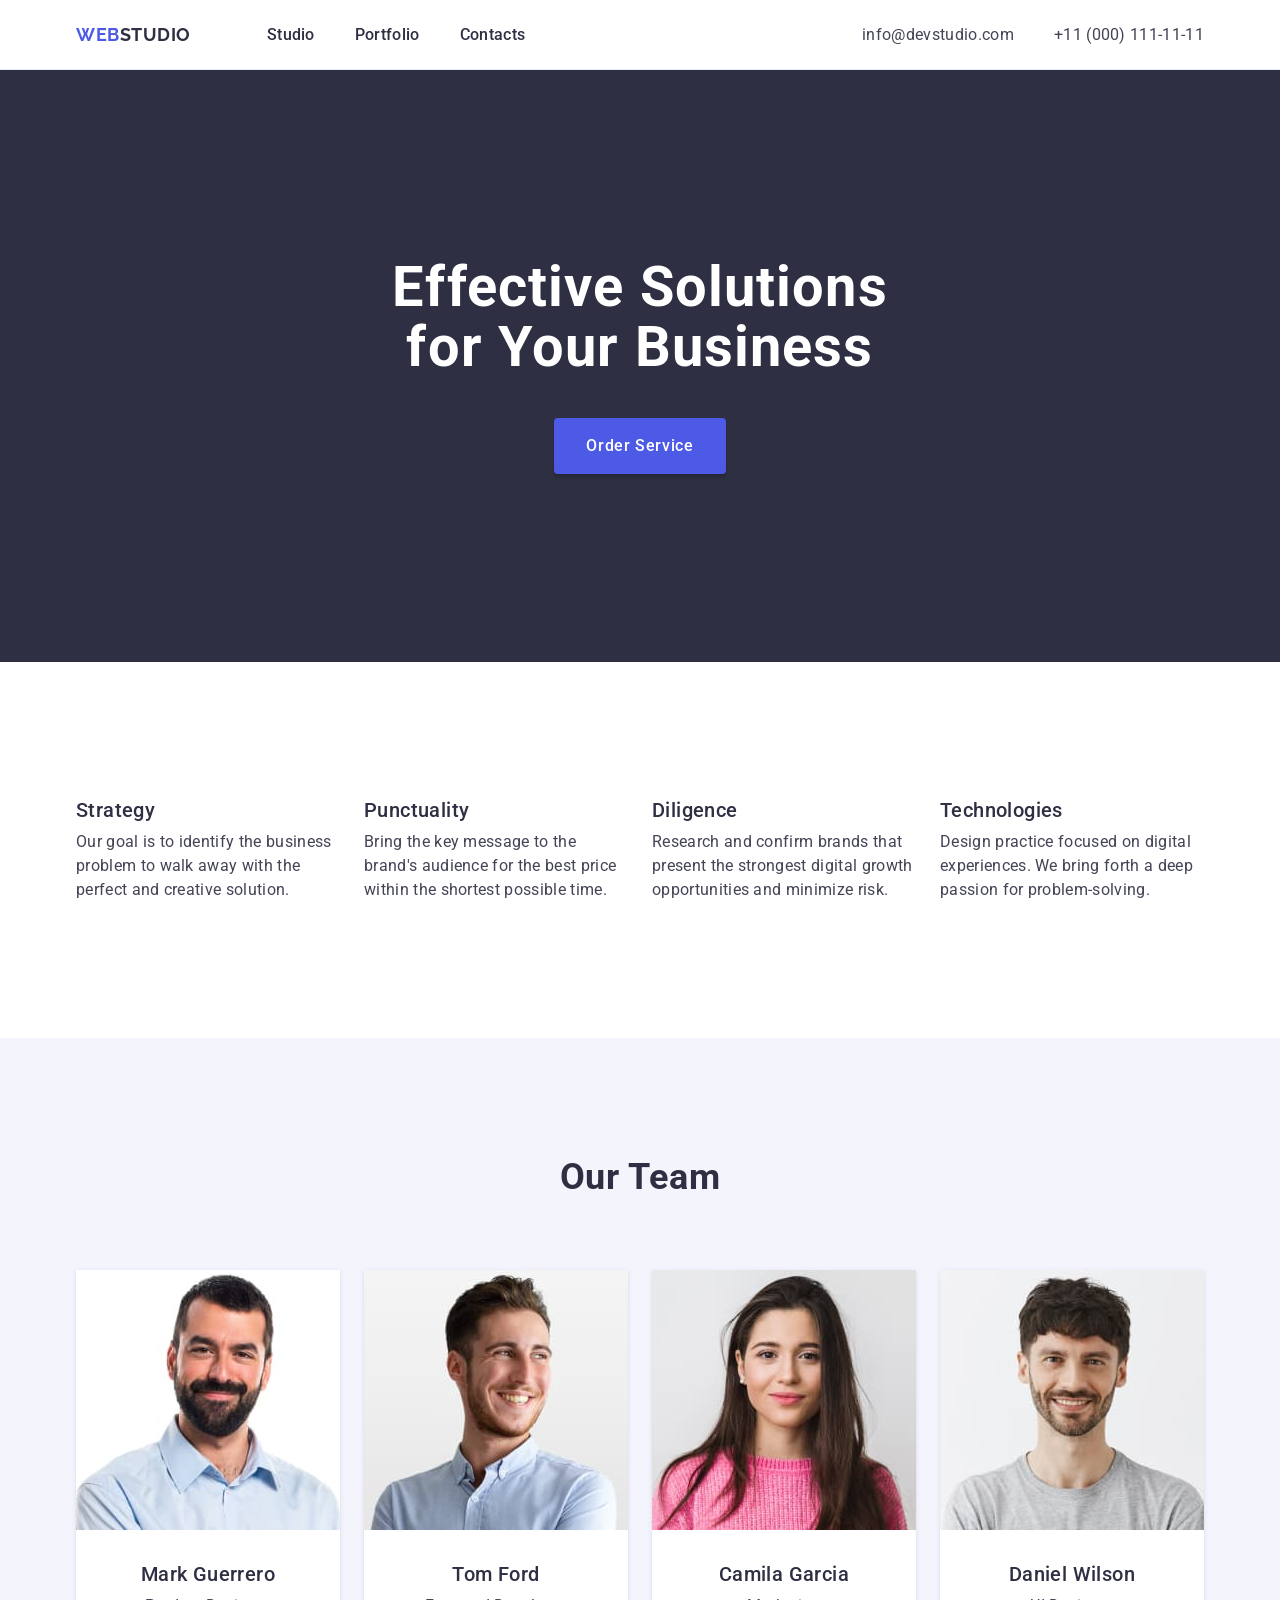
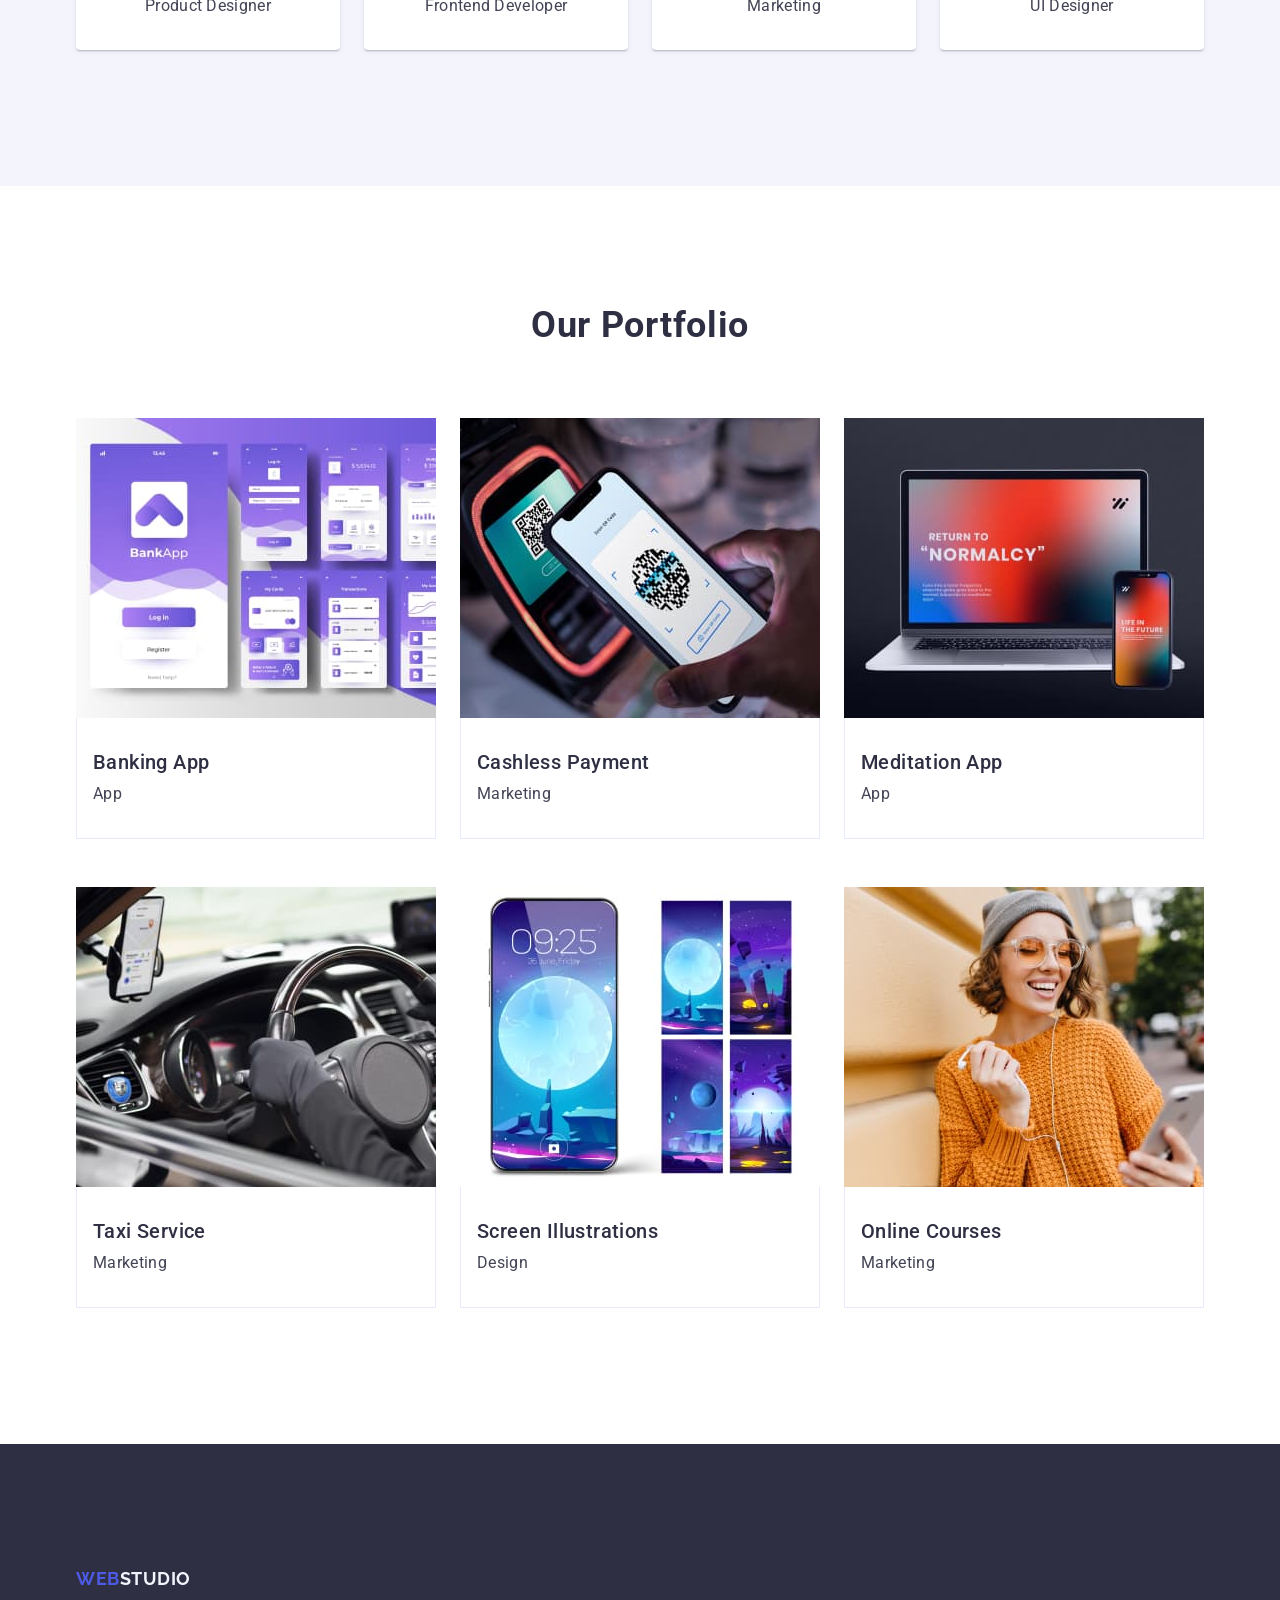
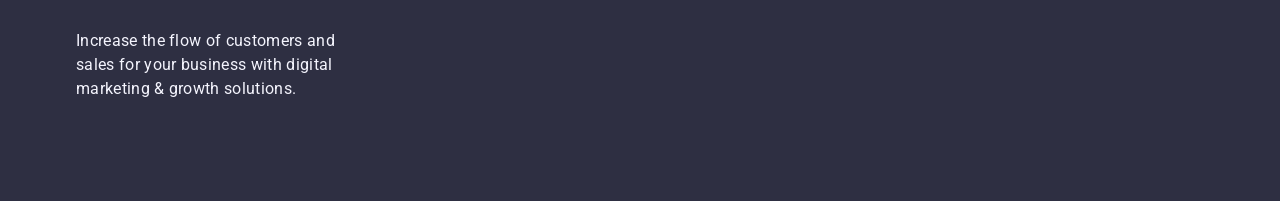
==== commit 50f77cb7: "add raleway, logo edit" ====
--- a/index.html
+++ b/index.html
@@ -5,12 +5,9 @@
     <meta name="viewport" content="width=device-width, initial-scale=1.0" />
     <title>WebStudio</title>
 
-    <link rel="preconnect" href="https://fonts.googleapis.com" />
-    <link rel="preconnect" href="https://fonts.gstatic.com" crossorigin />
-    <link
-      href="https://fonts.googleapis.com/css2?family=Raleway:ital,wght@0,700;1,700&family=Roboto:wght@400;500;700&display=swap"
-      rel="stylesheet"
-    />
+    <link rel="preconnect" href="https://fonts.googleapis.com">
+    <link rel="preconnect" href="https://fonts.gstatic.com" crossorigin>
+    <link href="https://fonts.googleapis.com/css2?family=Raleway:wght@700&family=Roboto:wght@400;500;700&display=swap" rel="stylesheet">
     <link
       rel="stylesheet"
       href="https://cdnjs.cloudflare.com/ajax/libs/modern-normalize/2.0.0/modern-normalize.min.css"
@@ -22,9 +19,8 @@
       <!-- NAVIGATION -->
       <div class="container nav-positioning">
         <nav class="nav">
-          <a href="/" class="nav-logo"
-            ><span class="logo-web">WEB</span
-            ><span class="logo-studio">STUDIO</span></a
+          <a href="/" class="logo"
+            >WEB<span class="logo-studio">STUDIO</span></a
           >
           <ul class="nav-list">
             <li class="nav-item"><a class="nav-link" href="">Studio</a></li>
@@ -224,9 +220,8 @@
 
     <footer class="footer">
       <div class="container">
-        <a href="/" class="logo-footer"
-          ><span class="logo-web logo">WEB</span
-          ><span class="logo-studio-footer logo">STUDIO</span></a
+        <a href="/" class="logo-footer logo"
+          >WEB<span class="logo-studio-footer">STUDIO</span></a
         >
         <p class="footer-text">
           Increase the flow of customers and sales for your business with
--- a/css/styles.css
+++ b/css/styles.css
@@ -115,7 +115,8 @@
 
 /* logo styles header */
 
-.nav-logo {
+.logo {
+  font-family: "Raleway", sans-serif;
   font-weight: 700;
   font-size: 18px;
   line-height: 1.17;
@@ -126,11 +127,9 @@
   padding-bottom: 24px;
 
   margin-right: 76px;
-}
-
-.logo-web {
   color: var(--logo-iris);
 }
+
 
 .logo-studio {
   color: var(--logo-studio-header);
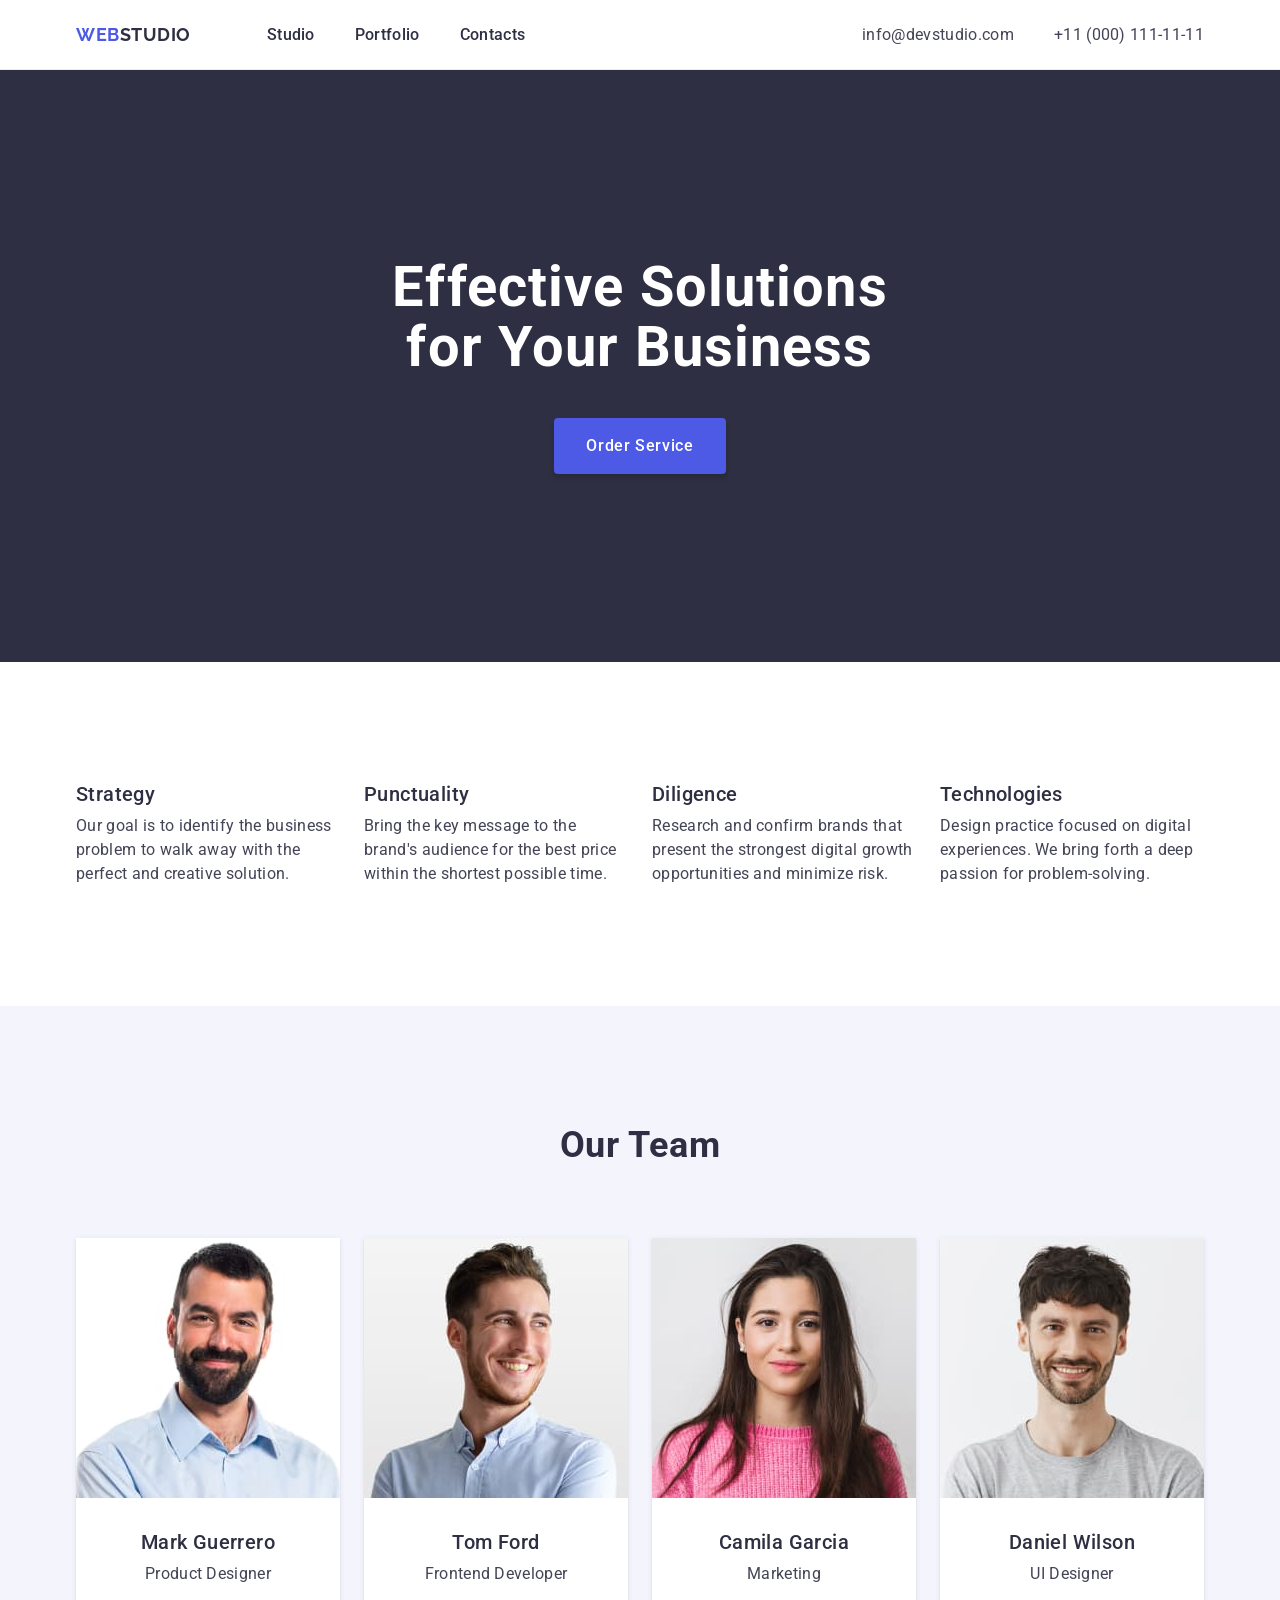
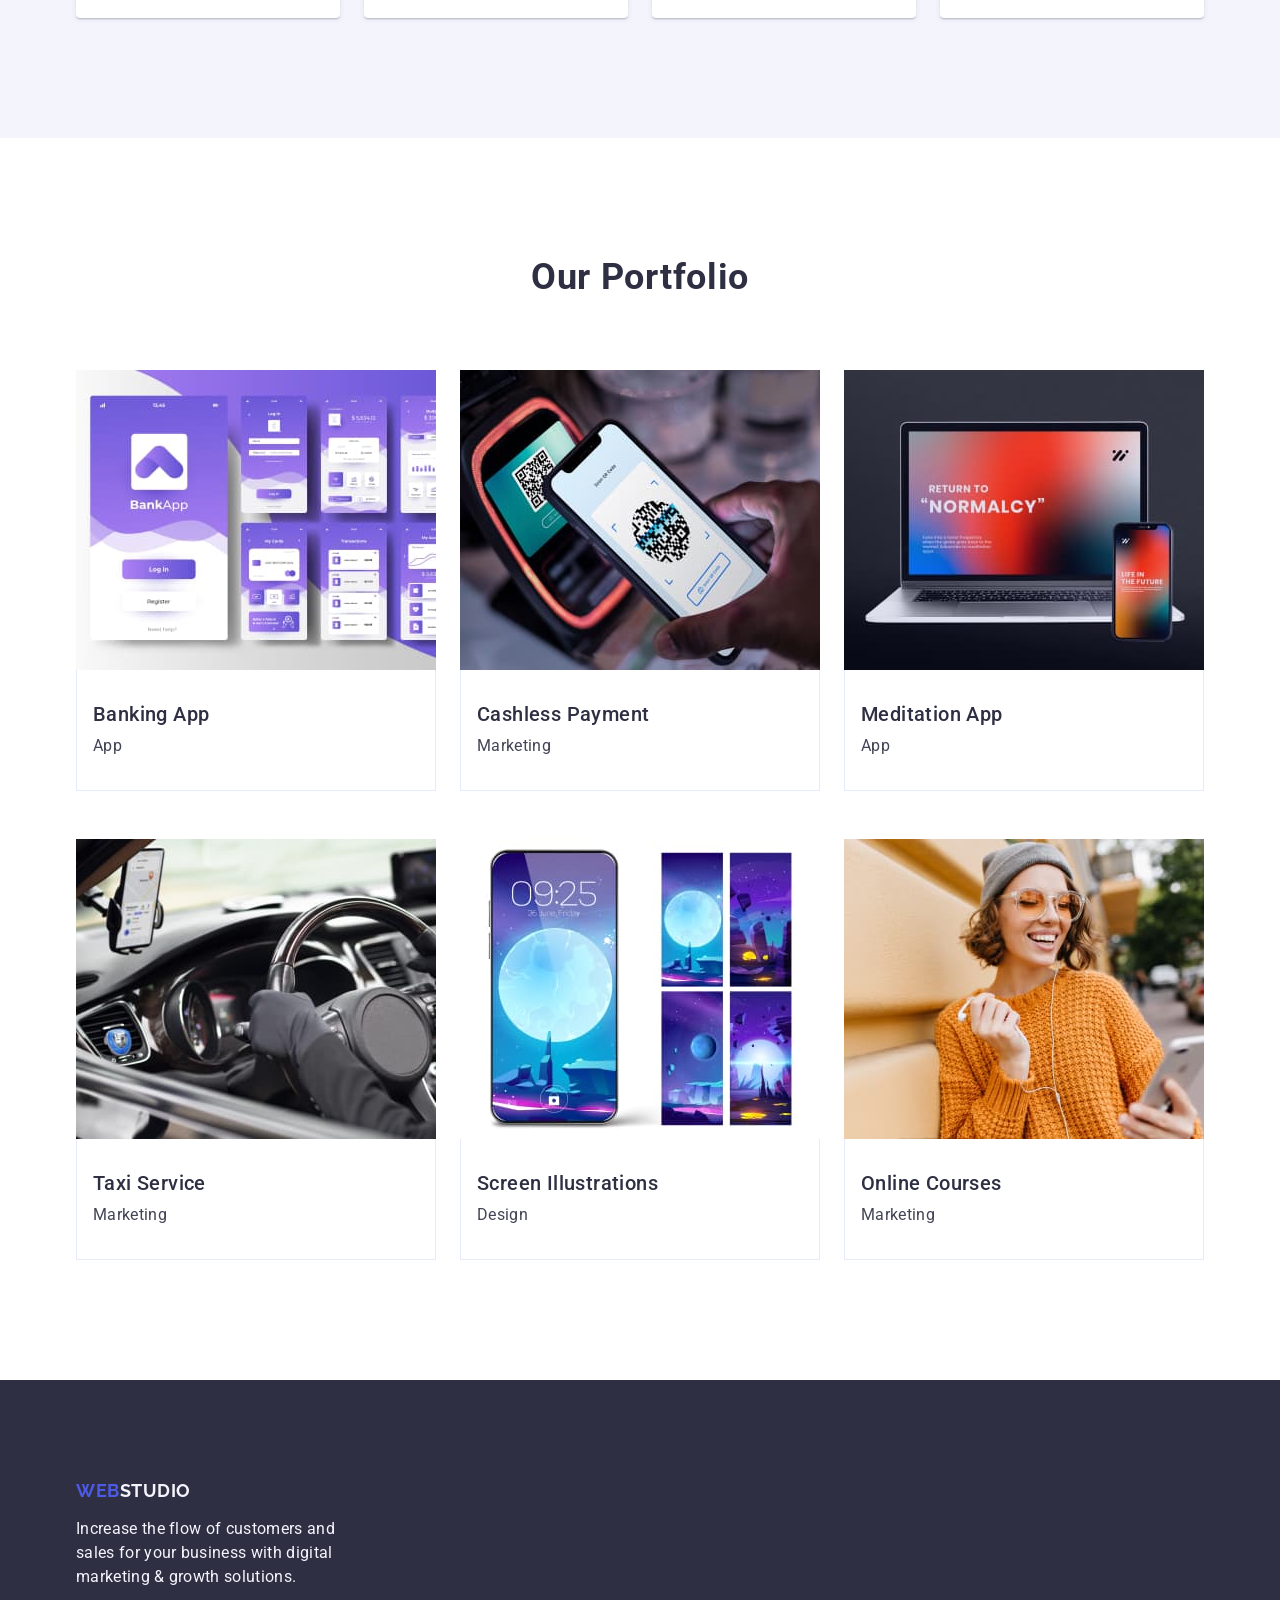
==== commit 70ce9709: "logo edit" ====
--- a/index.html
+++ b/index.html
@@ -19,7 +19,7 @@
       <!-- NAVIGATION -->
       <div class="container nav-positioning">
         <nav class="nav">
-          <a href="/" class="logo"
+          <a href="/" class="nav-logo logo"
             >WEB<span class="logo-studio">STUDIO</span></a
           >
           <ul class="nav-list">
--- a/css/styles.css
+++ b/css/styles.css
@@ -52,6 +52,7 @@
 ul {
   list-style-type: none;
   padding: 0;
+  margin: 0;
 }
 
 a {
@@ -123,13 +124,15 @@
   letter-spacing: 0.03em;
   text-transform: uppercase;
 
+  color: var(--logo-iris);
+}
+
+.nav-logo{
   padding-top: 24px;
   padding-bottom: 24px;
 
   margin-right: 76px;
-  color: var(--logo-iris);
-}
-
+}
 
 .logo-studio {
   color: var(--logo-studio-header);
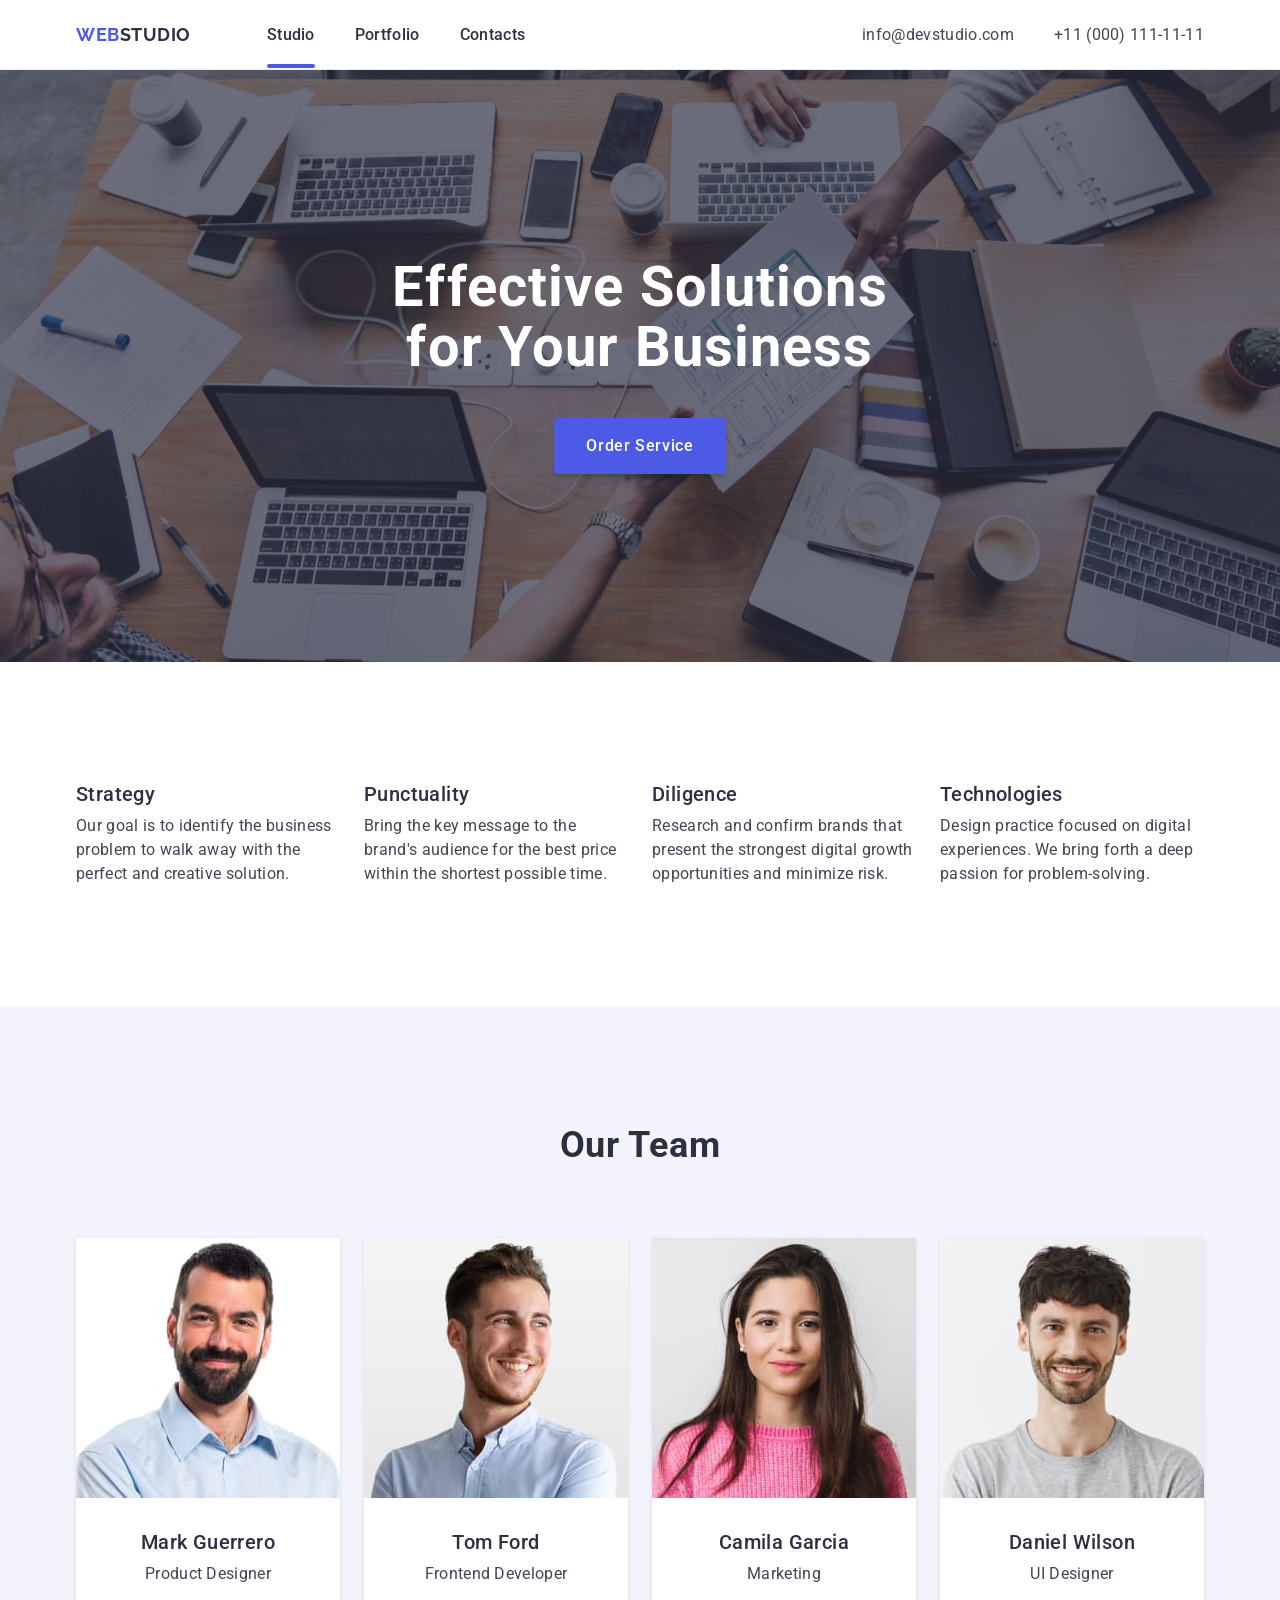
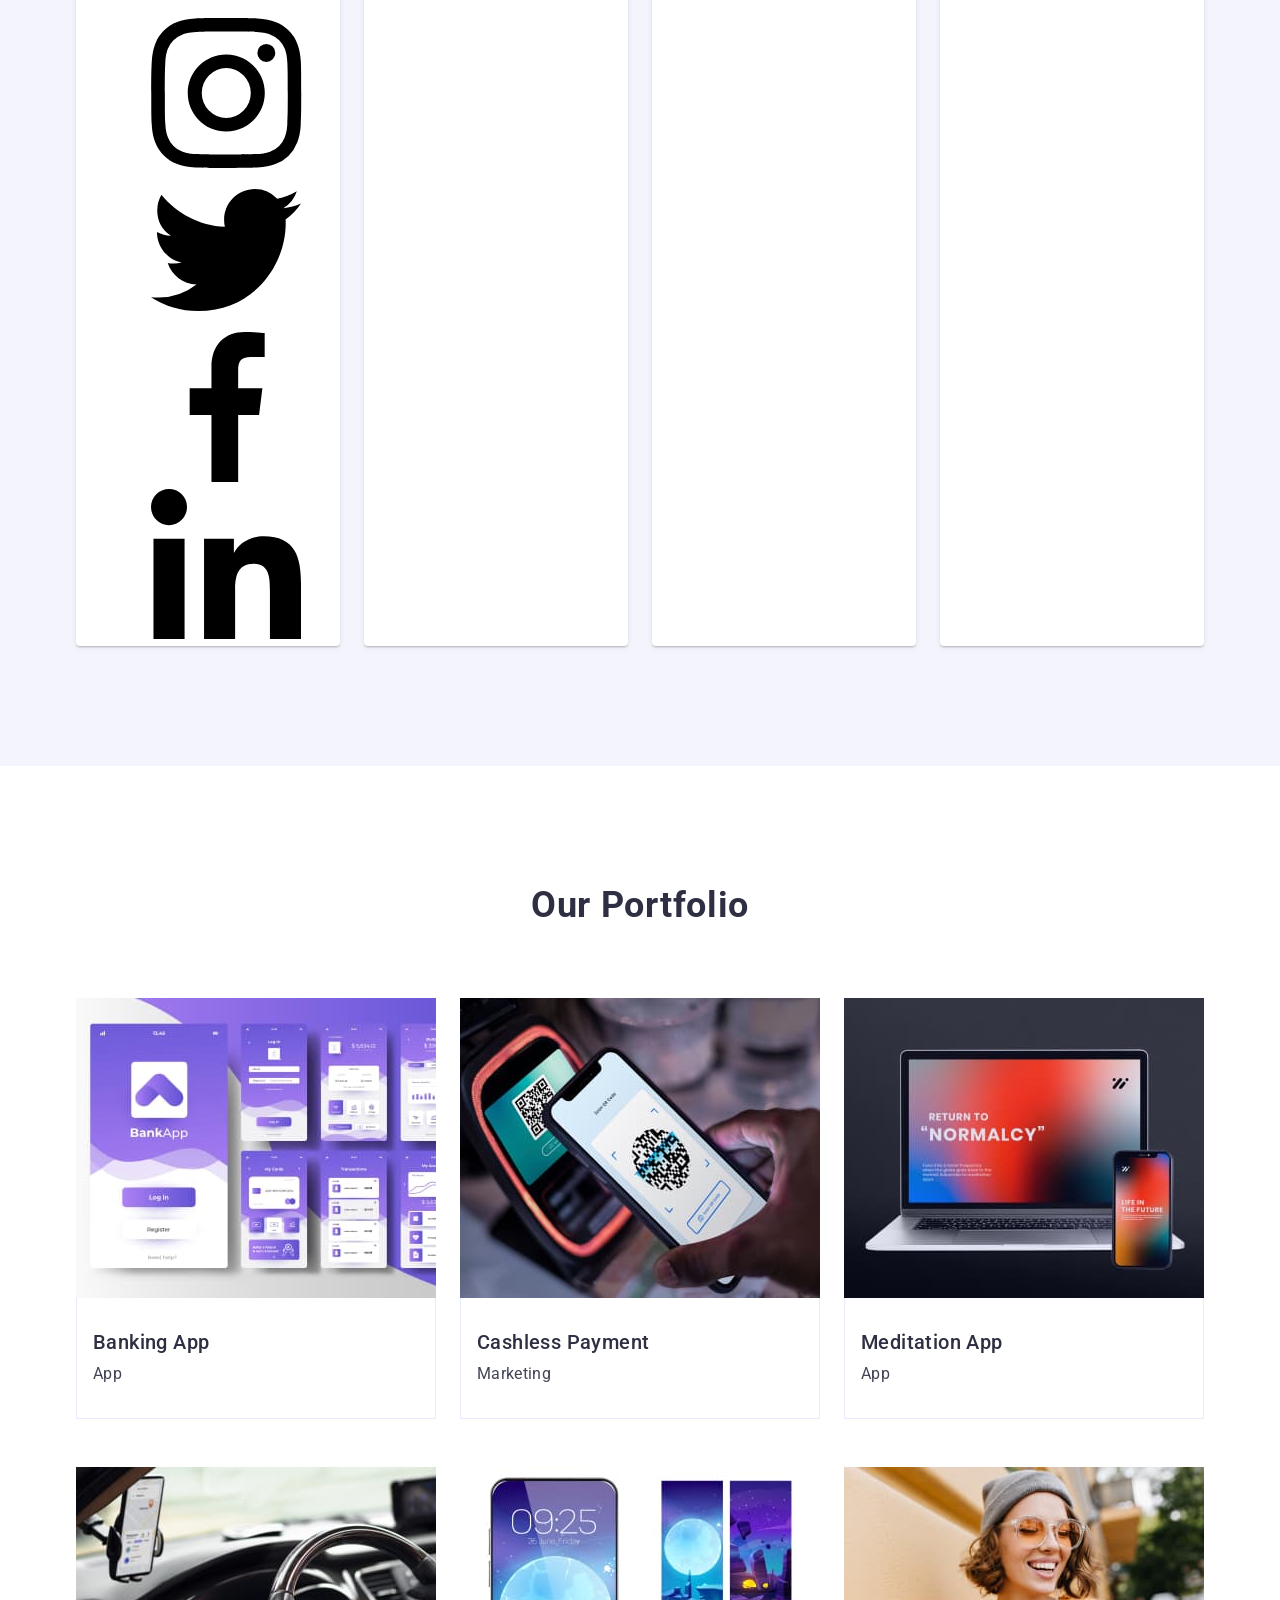
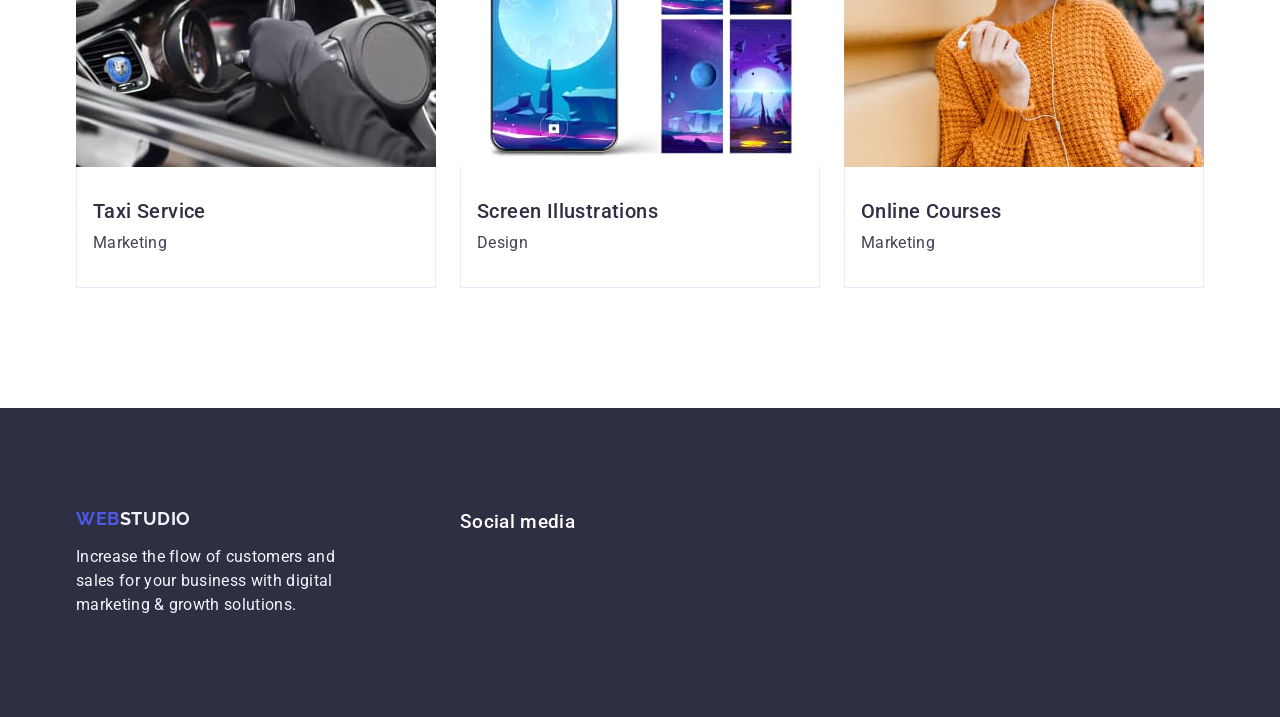
==== commit cb78f821: "socials" ====
--- a/index.html
+++ b/index.html
@@ -23,7 +23,7 @@
             >WEB<span class="logo-studio">STUDIO</span></a
           >
           <ul class="nav-list">
-            <li class="nav-item"><a class="nav-link" href="">Studio</a></li>
+            <li class="nav-item"><a class="nav-link current" href="">Studio</a></li>
             <li class="nav-item"><a class="nav-link" href="">Portfolio</a></li>
             <li class="nav-item"><a class="nav-link" href="">Contacts</a></li>
           </ul>
@@ -109,6 +109,12 @@
                 <h3 class="team aftertitle">Mark Guerrero</h3>
                 <p class="team-text">Product Designer</p>
               </div>
+              <ul class="team-social-list">
+                <li><a href="" class="team-social-link"><svg class="team-social-icon" ><use href="./images/icons.svg#icon-team-instagram-1"></use></svg></a></li>
+                <li><a href="" class="team-social-link"><svg class="team-social-icon" ><use href="./images/icons.svg#icon-team-twitter-2"></use></svg></a></li>
+                <li><a href="" class="team-social-link"><svg class="team-social-icon" ><use href="./images/icons.svg#icon-team-facebook-3"></use></svg></a></li>
+                <li><a href="" class="team-social-link"><svg class="team-social-icon" ><use href="./images/icons.svg#icon-team-linkedin-4"></use></svg></a></li>
+              </ul>
             </li>
             <li class="team-item">
               <img src="./images/team2.jpg" width="264" alt="Tom Ford" />
@@ -117,6 +123,12 @@
                 <h3 class="team aftertitle">Tom Ford</h3>
                 <p class="team-text">Frontend Developer</p>
               </div>
+              <!-- <ul>
+                <li><a href=""><svg><use href=""></use></svg></a></li>
+                <li><a href=""><svg><use href=""></use></svg></a></li>
+                <li><a href=""><svg><use href=""></use></svg></a></li>
+                <li><a href=""><svg><use href=""></use></svg></a></li>
+              </ul> -->
             </li>
             <li class="team-item">
               <img src="./images/team3.jpg" width="264" alt="Camila Garcia" />
@@ -125,6 +137,12 @@
                 <h3 class="team aftertitle">Camila Garcia</h3>
                 <p class="team-text">Marketing</p>
               </div>
+              <!-- <ul>
+                <li><a href=""><svg><use href=""></use></svg></a></li>
+                <li><a href=""><svg><use href=""></use></svg></a></li>
+                <li><a href=""><svg><use href=""></use></svg></a></li>
+                <li><a href=""><svg><use href=""></use></svg></a></li>
+              </ul> -->
             </li>
             <li class="team-item">
               <img src="./images/team4.jpg" width="264" alt="Daniel Wilson" />
@@ -133,6 +151,12 @@
                 <h3 class="team aftertitle">Daniel Wilson</h3>
                 <p class="team-text">UI Designer</p>
               </div>
+              <!-- <ul>
+                <li><a href=""><svg><use href=""></use></svg></a></li>
+                <li><a href=""><svg><use href=""></use></svg></a></li>
+                <li><a href=""><svg><use href=""></use></svg></a></li>
+                <li><a href=""><svg><use href=""></use></svg></a></li>
+              </ul> -->
             </li>
           </ul>
         </div>
@@ -220,13 +244,28 @@
 
     <footer class="footer">
       <div class="container">
-        <a href="/" class="logo-footer logo"
-          >WEB<span class="logo-studio-footer">STUDIO</span></a
-        >
-        <p class="footer-text">
-          Increase the flow of customers and sales for your business with
-          digital marketing & growth solutions.
-        </p>
+       <div class="footer-flex">
+         <div class="footer-first-column">
+            <a href="/" class="logo-footer logo"
+              >WEB<span class="logo-studio-footer">STUDIO</span></a
+            >
+            <p class="footer-text">
+              Increase the flow of customers and sales for your business with
+              digital marketing & growth solutions.
+            </p>
+         </div>
+         <div class="footer-social">
+          <h3 class="footer-social-title">Social media</h3>
+          <ul>
+            <li><a href=""></a></li>
+            <li><a href=""></a></li>
+            <li><a href=""></a></li>
+            <li><a href=""></a></li>
+          </ul>
+         </div>
+         </div>
+
+
       </div>
     </footer>
   </body>
--- a/css/styles.css
+++ b/css/styles.css
@@ -21,6 +21,7 @@
   --hero-txt-color: #ffffff;
   --btn-hero-noeffect-text: #ffffff;
   --team-card-bgc: #ffffff;
+  --footer-title-txt: #ffffff;
   --dairy: #fcfcfc;
 }
 
@@ -127,10 +128,9 @@
   color: var(--logo-iris);
 }
 
-.nav-logo{
+.nav-logo {
   padding-top: 24px;
   padding-bottom: 24px;
-
   margin-right: 76px;
 }
 
@@ -150,6 +150,21 @@
 
   padding-top: 24px;
   padding-bottom: 24px;
+
+  position: relative;
+}
+
+.nav-link.current::after {
+  content: "";
+  display: block;
+  position: absolute;
+  bottom: 0;
+
+  border-radius: 2px;
+  width: 100%;
+  height: 4px;
+
+  background-color: var(--button-iris);
 }
 
 .auth-link {
@@ -206,7 +221,13 @@
 /* section hero */
 
 .section.hero {
+  max-width: 1440px;
   background-color: var(--hero-bgc);
+  background-image: linear-gradient(
+      rgba(46, 47, 66, 0.7),
+      rgba(46, 47, 66, 0.7)
+    ),
+    url(../images/hero-img.jpeg);
   padding: 188px 0;
 }
 
@@ -345,3 +366,18 @@
   width: 264px;
   color: var(--logo-studio-footer);
 }
+
+.footer-social-title {
+  font-weight: 500;
+  color: var(--footer-title-txt);
+}
+
+/* positioning footer */
+
+.footer-flex {
+  display: flex;
+}
+
+.footer-social {
+  margin-left: 120px;
+}
